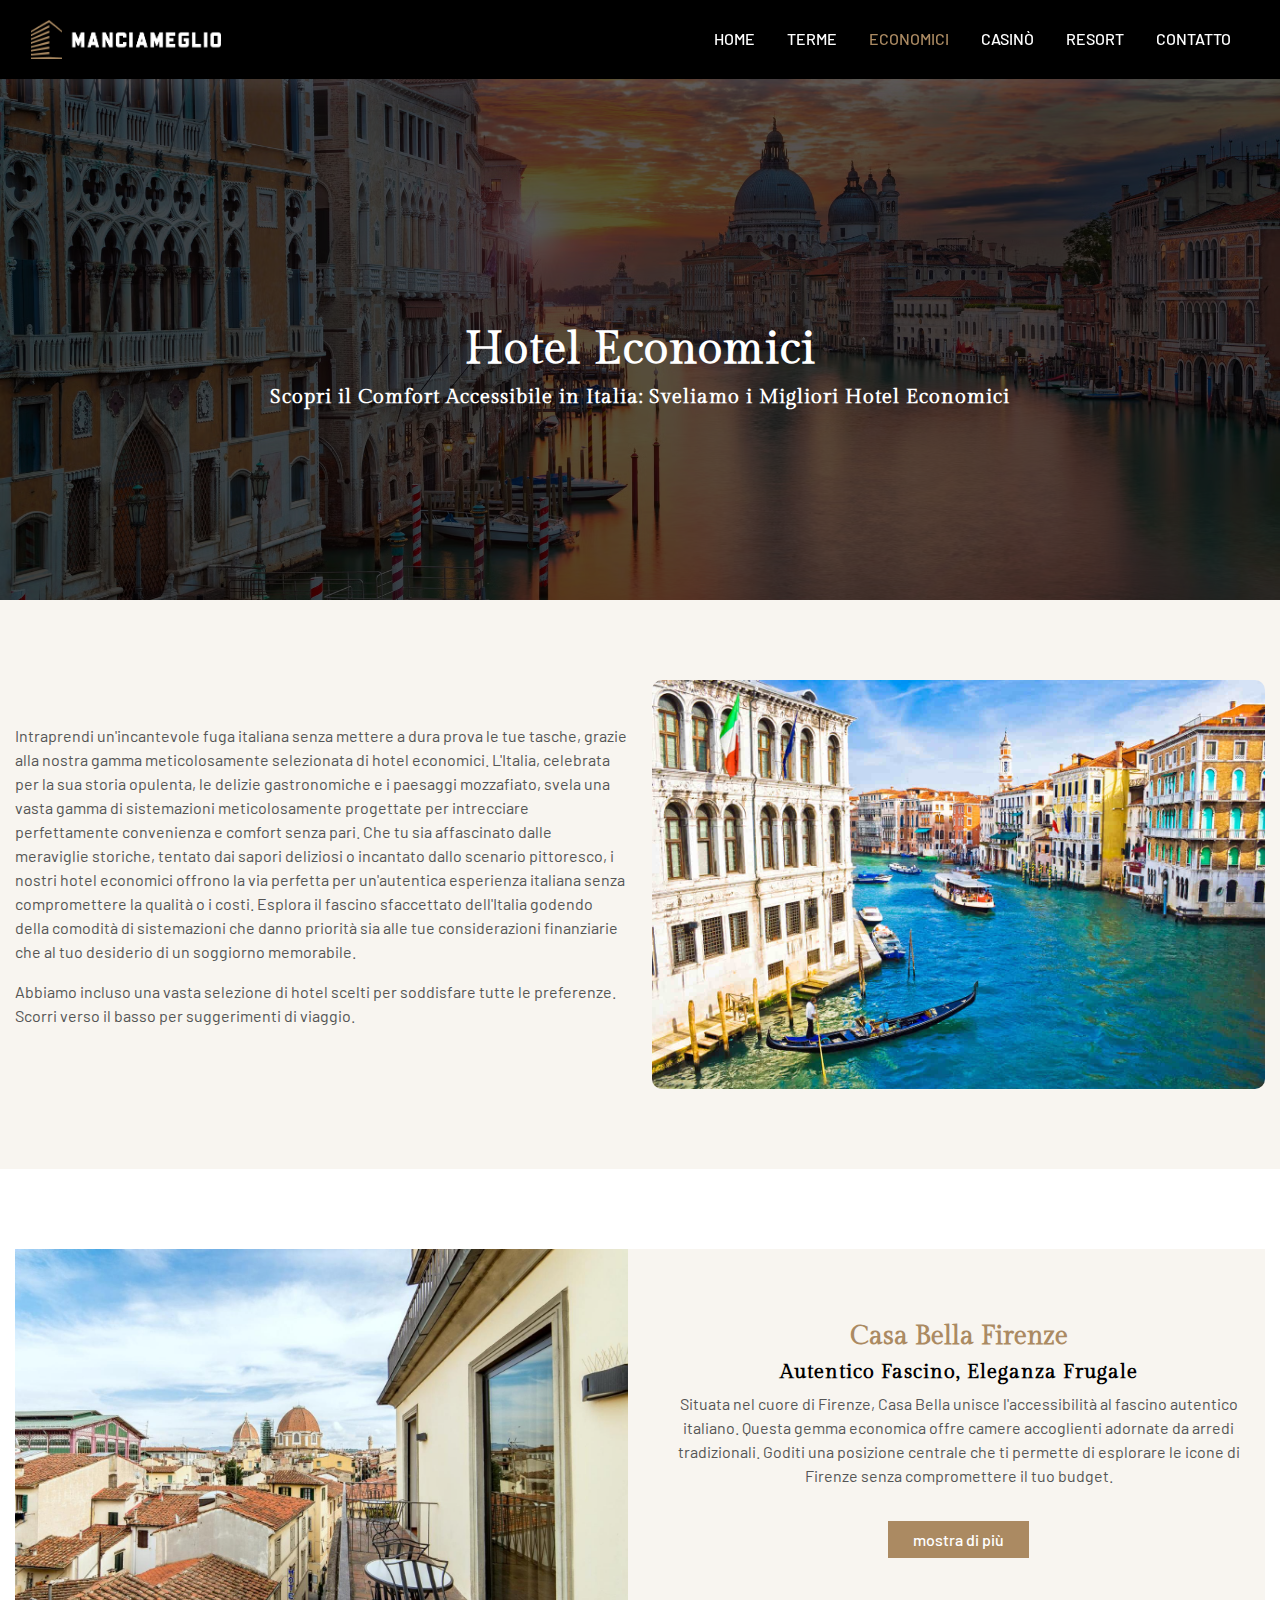
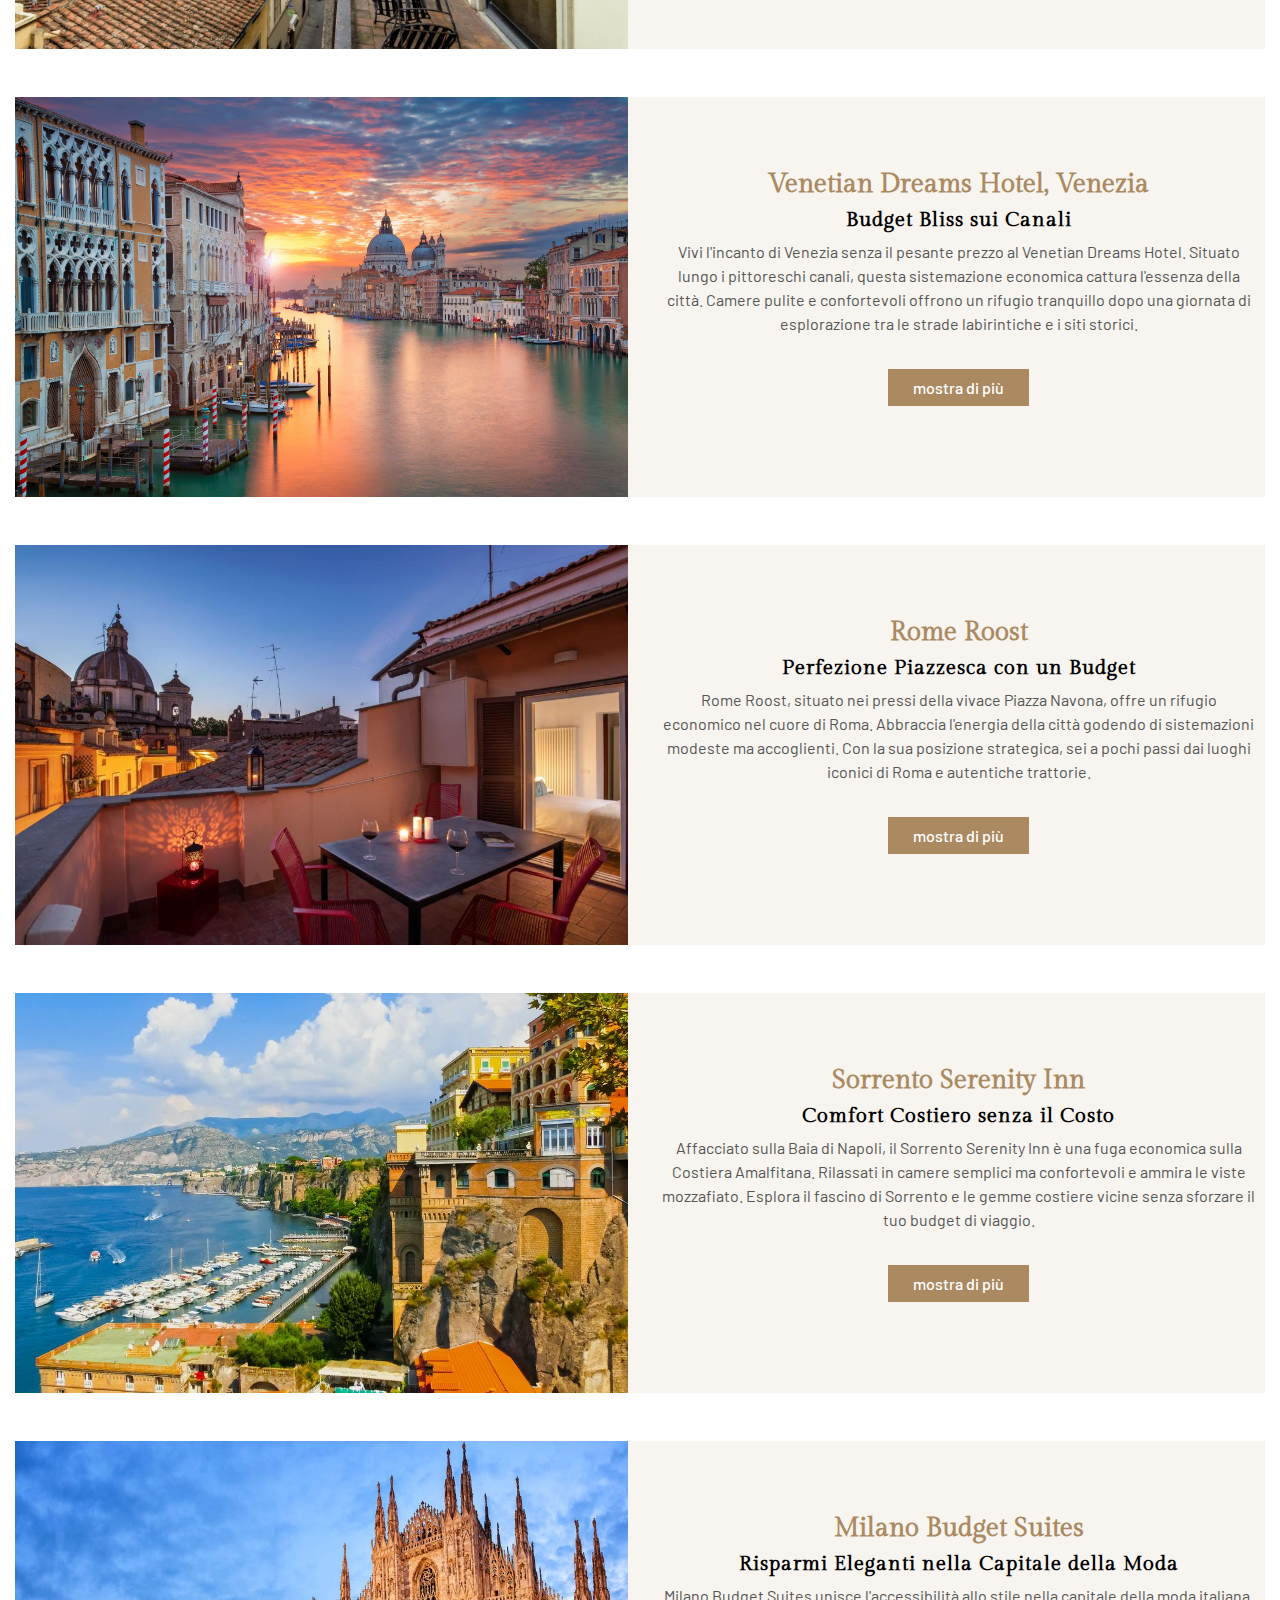
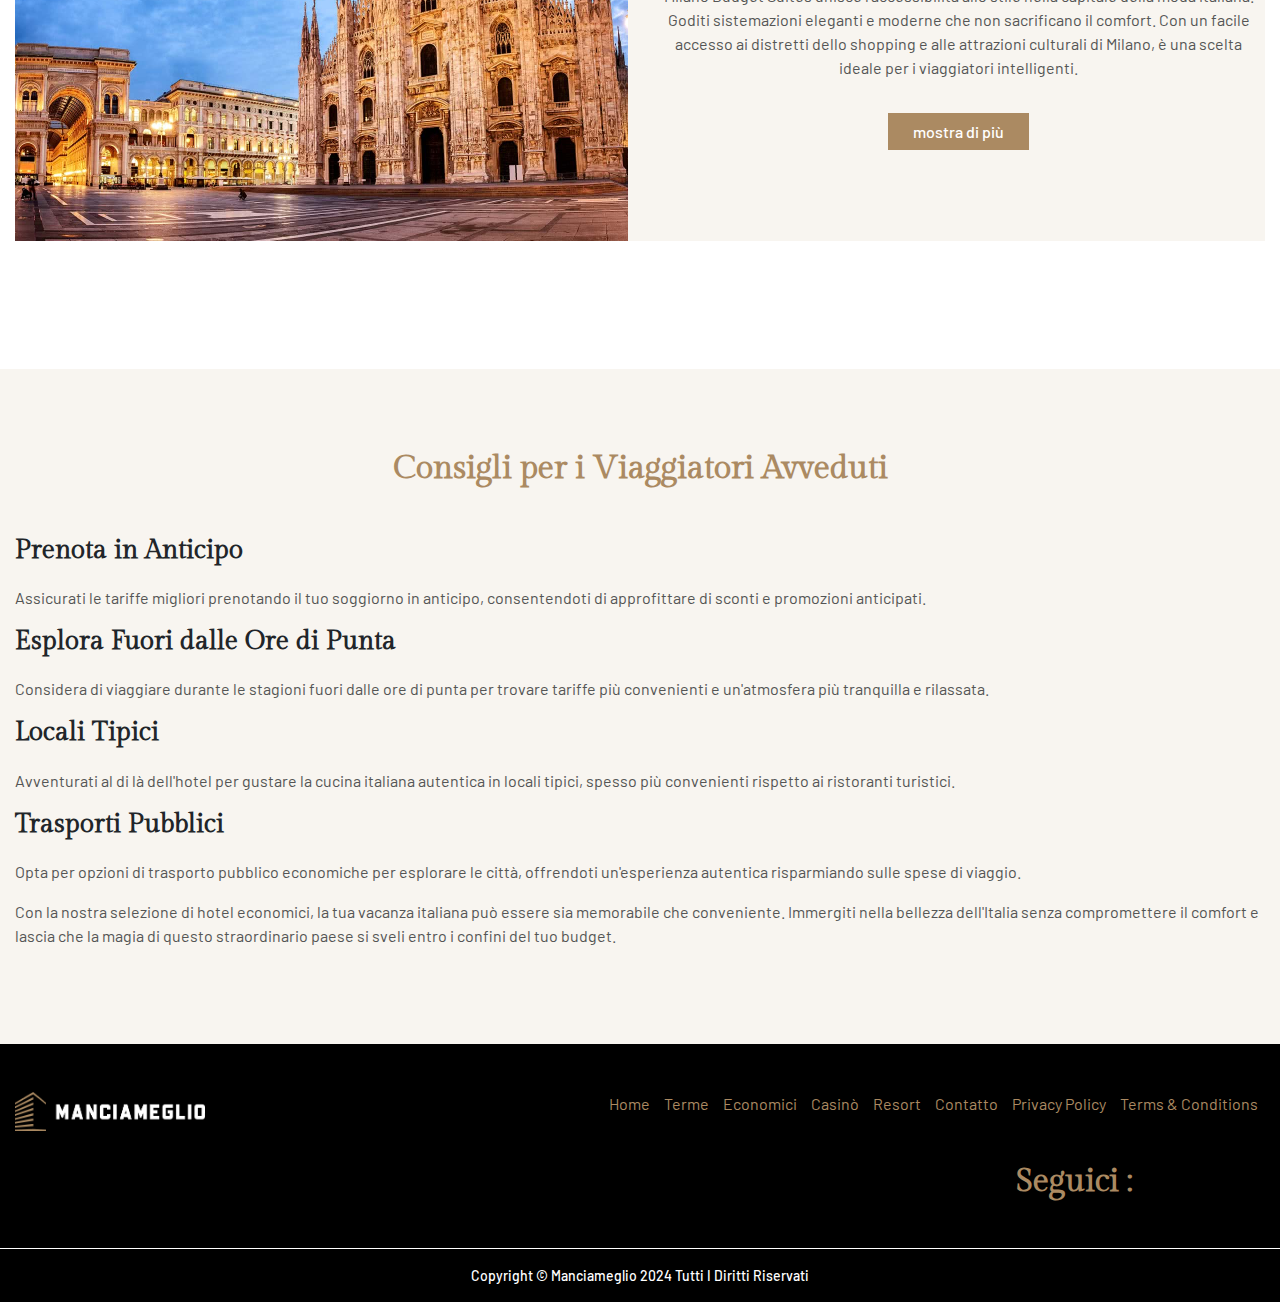
==== budget.html @ 39bc645c "change" ====
<!DOCTYPE html>
<html lang="is">

<head>
    <meta charset="UTF-8">
    <meta name="viewport" content="width=device-width, initial-scale=1.0">
    <title>Economici</title>
    <link rel="icon" href="./assets/images/favicon.ico" type="image/x-icon">
    <link rel="stylesheet" href="./assets/css/bootstrap.css">
    <link rel="stylesheet" href="./assets/css/style.css">
    <link rel="stylesheet" href="./assets/css/responsive.css">
  <!-- font  -->
  <link rel="stylesheet" href="https://site-assets.fontawesome.com/releases/v6.5.0/css/all.css">
  <link rel="preconnect" href="https://fonts.googleapis.com">
  <link rel="preconnect" href="https://fonts.gstatic.com" crossorigin>
  <link
      href="https://fonts.googleapis.com/css2?family=Cardo:wght@700&family=Cormorant+Garamond:wght@400;500;600;700&family=Gilda+Display&family=Lora:wght@400;500&family=Montserrat:wght@300;400;500&family=Palanquin+Dark:wght@500;600;700&family=Playfair+Display:wght@500;600;700&family=Raleway:wght@400;500;600;700&family=Roboto:wght@400;500&family=Source+Sans+3:wght@400;500&family=Source+Serif+4:opsz,wght@8..60,400;8..60,500&display=swap"
      rel="stylesheet">

  <link rel="preconnect" href="https://fonts.googleapis.com">
  <link rel="preconnect" href="https://fonts.gstatic.com" crossorigin>
  <link
      href="https://fonts.googleapis.com/css2?family=Barlow:wght@400;500&family=Cardo:wght@700&family=Cormorant+Garamond:wght@400;500;600;700&family=Gilda+Display&family=Lora:wght@400;500&family=Montserrat:wght@300;400;500&family=Palanquin+Dark:wght@500;600;700&family=Playfair+Display:wght@500;600;700&family=Raleway:wght@400;500;600;700&family=Roboto:wght@400;500&family=Source+Sans+3:wght@400;500&family=Source+Serif+4:opsz,wght@8..60,400;8..60,500&display=swap"
      rel="stylesheet">
</head>

<body>
    <!-- header -->
    <header>
        <nav class="nav container">
            <input type="checkbox" id="nav-check">
            <div class="nav-header">
                <div class="nav-title">
                    <a href="./index.html" class="logo"><img src="./assets/images/logon4.png" alt=""
                        class="img-fluid"></a>
                </div>
            </div>
            <div class="nav-btn">
                <label for="nav-check">
                    <span></span>
                    <span></span>
                    <span></span>
                </label>
            </div>
            <ul class="nav-list">
                <li><a href="./index.html">Home</a></li>
                <li><a href="./spa.html">Terme</a></li>
                <li><a href="./budget.html" class="active">Economici</a></li>
                <li><a href="./casino.html">Casinò</a></li>
                <li><a href="./resort.html">Resort</a></li>
                <li><a href="./contact.html">Contatto</a></li>
            </ul>
        </nav>
    </header>
    <!-- banner -->
    <div id="banner" class="sub_banner home_page_banner">
        <img src="./assets/images/budget2.avif" alt="sub_banner_img">
        <div class="container">
            <div class="sub_banner_content text-center">
                <h1>Hotel Economici</h1>
                 <h5>
                    Scopri il Comfort Accessibile in Italia: Sveliamo i Migliori Hotel Economici
                </h5> 
            </div>
        </div>
    </div>


    <div class="after_banner_section section">
        <div class="container">
            <div class="row align-items-center">
                <div class="col-lg-6">
                    <div class="left_side_ab">
                        <p>Intraprendi un'incantevole fuga italiana senza mettere a dura prova le tue tasche,
                            grazie alla nostra gamma meticolosamente selezionata di hotel economici. L'Italia,
                            celebrata per la sua storia opulenta, le delizie gastronomiche e i paesaggi
                            mozzafiato, svela una vasta gamma di sistemazioni meticolosamente progettate per
                            intrecciare perfettamente convenienza e comfort senza pari. Che tu sia affascinato
                            dalle meraviglie storiche, tentato dai sapori deliziosi o incantato dallo scenario
                            pittoresco, i nostri hotel economici offrono la via perfetta per un'autentica esperienza
                            italiana senza compromettere la qualità o i costi. Esplora il fascino sfaccettato
                            dell'Italia godendo della comodità di sistemazioni che danno priorità sia alle tue
                            considerazioni finanziarie che al tuo desiderio di un soggiorno memorabile.</p>
                            <p>Abbiamo incluso una vasta selezione di hotel scelti per soddisfare tutte le
                                preferenze. Scorri verso il basso per suggerimenti di viaggio.</p>
                    </div>
                </div>
                <div class="col-lg-6">
                    <div class="right_side_ab">
                        <img src="./assets/images/budget_home.jpg" alt="" class="img-fluid">
                    </div>
                </div>
            </div>
        </div>
    </div>


    <!-- luxury_hotels -->

    <div class="luxury_hotels section">
        <div class="container">
            <!-- <div class="row">
                <div class="col text-center mb-5">
                    <h2>Bestu hótelin á Íslandi</h2>
                </div>
            </div> -->
            <div class="luxury_hotels_inner mb-5">
                <div class="row justify-content-center align-items-center">
                    <div class="col-lg-6">
                        <div class="luxhotel_card_further">
                            <a href="https://www.casabellaimmobiliare.it/web/" target="_blank">
                                <img src="./assets/images/budget1.jpg" alt="" class="img-fluid">
                            </a>

                        </div>
                    </div>
                    <div class="col-lg-6">

                        <div class="content_card text-center">
                            <h3 class="mb-2">Casa Bella Firenze</h3>
                            <h5 class="mb-2">  Autentico Fascino, Eleganza Frugale</h5>
                            <p>Situata nel cuore di Firenze, Casa Bella unisce l'accessibilità al fascino
                                autentico italiano. Questa gemma economica offre camere accoglienti
                                adornate da arredi tradizionali. Goditi una posizione centrale che ti permette
                                di esplorare le icone di Firenze senza compromettere il tuo budget.</p>
                            <div class="text-center py-4">
                                <a href="https://www.casabellaimmobiliare.it/web/" class="common_btn" target="_blank">mostra di più</a>
                            </div>
                        </div>
                    </div>
                </div>
            </div>

            <div class="luxury_hotels_inner mb-5">
                <div class="row justify-content-center align-items-center">
                    <div class="col-lg-6">
                        <div class="luxhotel_card_further">
                            <a href="https://www.booking.com/hotel/it/venetian-dream-apartment.en-gb.html?aid=356980&label=gog235jc-1DCAsocUIYdmVuZXRpYW4tZHJlYW0tYXBhcnRtZW50SDNYA2hsiAEBmAEJuAEXyAEM2AED6AEBiAIBqAIDuAKayO6sBsACAdICJDUxZWU4ZTlhLTQxZDgtNDliNi04YzBmLWEyMDI2MGI0OTA3YdgCBOACAQ&sid=8a261efbfaf8c3c6a4c2032cc0954287&dist=0&keep_landing=1&sb_price_type=total&type=total&" target="_blank">
                                <img src="./assets/images/budget2.avif" alt="" class="img-fluid">
                            </a>

                        </div>
                    </div>
                    <div class="col-lg-6">

                        <div class="content_card text-center">
                            <h3 class="mb-2">Venetian Dreams Hotel, Venezia</h3>
                            <h5 class="mb-2">  Budget Bliss sui Canali</h5>
                            <p>Vivi l'incanto di Venezia senza il pesante prezzo al Venetian Dreams Hotel.
                                Situato lungo i pittoreschi canali, questa sistemazione economica cattura
                                l'essenza della città. Camere pulite e confortevoli offrono un rifugio tranquillo
                                dopo una giornata di esplorazione tra le strade labirintiche e i siti storici.</p>
                            <div class="text-center py-4">
                                <a href="https://www.booking.com/hotel/it/venetian-dream-apartment.en-gb.html?aid=356980&label=gog235jc-1DCAsocUIYdmVuZXRpYW4tZHJlYW0tYXBhcnRtZW50SDNYA2hsiAEBmAEJuAEXyAEM2AED6AEBiAIBqAIDuAKayO6sBsACAdICJDUxZWU4ZTlhLTQxZDgtNDliNi04YzBmLWEyMDI2MGI0OTA3YdgCBOACAQ&sid=8a261efbfaf8c3c6a4c2032cc0954287&dist=0&keep_landing=1&sb_price_type=total&type=total&" class="common_btn"
                                    target="_blank">mostra di più</a>
                            </div>
                        </div>
                    </div>
                </div>
            </div>

            <div class="luxury_hotels_inner mb-5">
                <div class="row justify-content-center align-items-center">
                    <div class="col-lg-6">
                        <div class="luxhotel_card_further">
                            <a href="https://www.google.com/travel/search?q=budget%20hotels%20in%20rome&g
                            2lb=2502548%2C2503771%2C2503781%2C4258168%2C4284970%2C42915
                            17%2C4597339%2C4754388%2C4814050%2C4874190%2C4893075%2C492
                            4070%2C4965990%2C10208620%2C72277293%2C72298667%2C72302247%
                            2C72313836%2C72317059%2C72406588%2C72412680%2C72414906%2C72
                            421566%2C72430562%2C72436632%2C72440517%2C72442338%2C724485
                            21%2C72458707&hl=en-IE&gl=ie&ssta=1&ts=CAESCAoCCAMKAggDGhwSGhI
                            UCgcI6A8QARgVEgcI6A8QARgWGAEyAhAAKgcKBToDRVVS&qs=CAEyE0Nnb
                            0ktTEtVXzZtN21aWVJFQUU4CkIJCU-MbFZdnbr1QgkJf1nsQpOjY0tCCQkcHF
                            U28LgPOEIJCXgZ5Z_aZSwR&ap=aAG6AQhvdmVydmlldw&ictx=1&sa=X&ved=
                            0CAAQ5JsGahcKEwjYyaDQ1sODAxUAAAAAHQAAAAAQDQ" target="_blank">
                                <img src="./assets/images/budget3.jpg" alt="" class="img-fluid">
                            </a>

                        </div>
                    </div>
                    <div class="col-lg-6">

                        <div class="content_card text-center">
                            <h3 class="mb-2">Rome Roost</h3>
                            <h5 class="mb-2"> Perfezione Piazzesca con un Budget</h5>
                            <p>Rome Roost, situato nei pressi della vivace Piazza Navona, offre un rifugio
                                economico nel cuore di Roma. Abbraccia l'energia della città godendo di
                                sistemazioni modeste ma accoglienti. Con la sua posizione strategica, sei a
                                pochi passi dai luoghi iconici di Roma e autentiche trattorie.</p>
                            <div class="text-center py-4">
                                <a href="https://www.google.com/travel/search?q=budget%20hotels%20in%20rome&g
                                2lb=2502548%2C2503771%2C2503781%2C4258168%2C4284970%2C42915
                                17%2C4597339%2C4754388%2C4814050%2C4874190%2C4893075%2C492
                                4070%2C4965990%2C10208620%2C72277293%2C72298667%2C72302247%
                                2C72313836%2C72317059%2C72406588%2C72412680%2C72414906%2C72
                                421566%2C72430562%2C72436632%2C72440517%2C72442338%2C724485
                                21%2C72458707&hl=en-IE&gl=ie&ssta=1&ts=CAESCAoCCAMKAggDGhwSGhI
                                UCgcI6A8QARgVEgcI6A8QARgWGAEyAhAAKgcKBToDRVVS&qs=CAEyE0Nnb
                                0ktTEtVXzZtN21aWVJFQUU4CkIJCU-MbFZdnbr1QgkJf1nsQpOjY0tCCQkcHF
                                U28LgPOEIJCXgZ5Z_aZSwR&ap=aAG6AQhvdmVydmlldw&ictx=1&sa=X&ved=
                                0CAAQ5JsGahcKEwjYyaDQ1sODAxUAAAAAHQAAAAAQDQ" class="common_btn" target="_blank">mostra di più</a>
                            </div>
                        </div>
                    </div>
                </div>
            </div>

            <div class="luxury_hotels_inner mb-5">
                <div class="row justify-content-center align-items-center">
                    <div class="col-lg-6">
                        <div class="luxhotel_card_further">
                            <a href="https://fivestar.ie/self-catering/beachfront-oasis/"
                                target="_blank">
                                <img src="./assets/images/budget4.jpg" alt="" class="img-fluid">
                            </a>

                        </div>
                    </div>
                    <div class="col-lg-6">

                        <div class="content_card text-center">
                            <h3 class="mb-2">Sorrento Serenity Inn</h3>
                            <h5 class="mb-2"> Comfort Costiero senza il Costo</h5>
                            <p>Affacciato sulla Baia di Napoli, il Sorrento Serenity Inn è una fuga economica
                                sulla Costiera Amalfitana. Rilassati in camere semplici ma confortevoli e
                                
                                ammira le viste mozzafiato. Esplora il fascino di Sorrento e le gemme costiere
                                vicine senza sforzare il tuo budget di viaggio.</p>
                            <div class="text-center py-4">
                                <a href="https://fivestar.ie/self-catering/beachfront-oasis/"
                                    class="common_btn" target="_blank">mostra di più</a>
                            </div>
                        </div>
                    </div>
                </div>
            </div>

            <div class="luxury_hotels_inner mb-5">
                <div class="row justify-content-center align-items-center">
                    <div class="col-lg-6">
                        <div class="luxhotel_card_further">
                            <a href="https://www.googleadservices.com/pagead/aclk?sa=L&ai=C9Ik27ZyWZarRFoC3wu
                            IPgJyI4A-JicbRccH20PrmD8GO7AYIABABILlUKAJg9Yrsg4wPoAHw0ZryA8gBAakC
                            AOykQQJhsj7IA9ggqgRjT9Dl684GaWt1iUujCrzVAXnewY3hpnjvPJ5h9sVnRzRy4Dd
                            Vz1wUe_R3QTfoYKUWHHVmRPOEjuR4gn1SBaN23m6iYkUvPfvEwxDa_aPt_tp-VUFi
                            ZBYZ0rJDN2_KNnSX691DwATFmaGv7wOABZBOiAWbyYPgPaAGZoAH243LngOIB
                            wGQBwGoB-u4sQKoB6a-G6gHvK2xAqgHuauxAqgH6LWxAqgHuZqxAqgH89EbqAfu
                            0huoB_-csQKoB8rcG6gHkq-xAqgHu6SxAqgHkqaxAqgH2KaxAqgH3rWxAqgH26qx
                            AqgH0KqxAqgH3LCxAqgH6rGxAqgHqrixAqgHlLixAqgH7LixAqgHvrexAqgHs7uxAq
                            AIgMI9sAgB0gglEAIyBIPggA46CMLhgICAgAQCQgEESNHs8ypQCVjq-5Pg1sODA5o
                            JKWh0dHBzOi8vd3d3Lm5oLWhvdGVscy5jb20vZW4vaG90ZWxzL21pbGFusQms-EJ
                            y3bOFXrkJHyoWIwPxGx_4CQHgCwGqDAIIAdoMCAoDILQBEgEC6AwGqg0CSUXIDQ
                            GCFBAIARIMaG90ZWwgbWlsYW5viBQIyBSDxd_EkaD57CLQFQGYFgH4FgGAFwGSF
                            wkSBwgBEAMYnwO6FwI4AeAXAw&gclid=Cj0KCQiAy9msBhD0ARIsANbk0A8Ufy0B
                            X92YIA4BJ6pBzbhEJY1q7RllL-OZQjVZEhOtRNo4Y1ER_zkaAkOEEALw_wcB&ved=2
                            ahUKEwjHlIzg1sODAxXNSUEAHYEIAygQ0Qx6BAgJEAE&nis=2&cid=CAASFORok8j7
                            iKult0Ojk52tarXIUQYC&dblrd=1&sival=AF15MEDy3CnToXlgBCtoPjwLPm26KuUhW
                            NYGvwFE0wzNQwRJGA-zKL2Yqqcyh3RozkOvDG1KB9RYY-_nfsEK5YVpZEqcEoMFl
                            KZBRxGmSFo_pKa1H7QTZbyitcdppzNvD9346nYsYeBzKeemdR1RxV6pXANOU3YL
                            7aWua3VJKP6ni1ogkeExCtM&sig=AOD64_2PtkwZMKWag9QtsoIxPv-Ovzpv5Q&ad
                            url=https://ad.doubleclick.net/searchads/link/click%3Flid%3D43700077168390085
                            %26ds_s_kwgid%3D58700007730849395%26ds_a_cid%3D875294590%26ds_a_cai
                            d%3D16575947931%26ds_a_agid%3D132974660805%26ds_a_fiid%3D%26ds_a_lid
                            %3Dkwd-14354241%26ds_a_extid%3D%26%26ds_e_adid%3D588949319893%26ds
                            _e_matchtype%3Dsearch%26ds_e_device%3Dc%26ds_e_network%3Dg%26%26ds_u
                            rl_v%3D2%26ds_dest_url%3Dhttps://www.nh-hotels.com/en/hotels/milan%3Fcampi
                            d%3D8435708%26gclsrc%3Daw.ds%26gad_source%3D1" target="_blank">
                                <img src="./assets/images/budget5.jpg" alt="" class="img-fluid">
                            </a>

                        </div>
                    </div>
                    <div class="col-lg-6">

                        <div class="content_card text-center">
                            <h3 class="mb-2">Milano Budget Suites</h3>
                            <h5 class="mb-2">  Risparmi Eleganti nella Capitale della Moda</h5>
                            <p>Milano Budget Suites unisce l'accessibilità allo stile nella capitale della moda
                                italiana. Goditi sistemazioni eleganti e moderne che non sacrificano il
                                comfort. Con un facile accesso ai distretti dello shopping e alle attrazioni
                                culturali di Milano, è una scelta ideale per i viaggiatori intelligenti.
                            </p>
                            <div class="text-center py-4">
                                <a href="https://www.googleadservices.com/pagead/aclk?sa=L&ai=C9Ik27ZyWZarRFoC3wu
                                IPgJyI4A-JicbRccH20PrmD8GO7AYIABABILlUKAJg9Yrsg4wPoAHw0ZryA8gBAakC
                                AOykQQJhsj7IA9ggqgRjT9Dl684GaWt1iUujCrzVAXnewY3hpnjvPJ5h9sVnRzRy4Dd
                                Vz1wUe_R3QTfoYKUWHHVmRPOEjuR4gn1SBaN23m6iYkUvPfvEwxDa_aPt_tp-VUFi
                                ZBYZ0rJDN2_KNnSX691DwATFmaGv7wOABZBOiAWbyYPgPaAGZoAH243LngOIB
                                wGQBwGoB-u4sQKoB6a-G6gHvK2xAqgHuauxAqgH6LWxAqgHuZqxAqgH89EbqAfu
                                0huoB_-csQKoB8rcG6gHkq-xAqgHu6SxAqgHkqaxAqgH2KaxAqgH3rWxAqgH26qx
                                AqgH0KqxAqgH3LCxAqgH6rGxAqgHqrixAqgHlLixAqgH7LixAqgHvrexAqgHs7uxAq
                                AIgMI9sAgB0gglEAIyBIPggA46CMLhgICAgAQCQgEESNHs8ypQCVjq-5Pg1sODA5o
                                JKWh0dHBzOi8vd3d3Lm5oLWhvdGVscy5jb20vZW4vaG90ZWxzL21pbGFusQms-EJ
                                y3bOFXrkJHyoWIwPxGx_4CQHgCwGqDAIIAdoMCAoDILQBEgEC6AwGqg0CSUXIDQ
                                GCFBAIARIMaG90ZWwgbWlsYW5viBQIyBSDxd_EkaD57CLQFQGYFgH4FgGAFwGSF
                                wkSBwgBEAMYnwO6FwI4AeAXAw&gclid=Cj0KCQiAy9msBhD0ARIsANbk0A8Ufy0B
                                X92YIA4BJ6pBzbhEJY1q7RllL-OZQjVZEhOtRNo4Y1ER_zkaAkOEEALw_wcB&ved=2
                                ahUKEwjHlIzg1sODAxXNSUEAHYEIAygQ0Qx6BAgJEAE&nis=2&cid=CAASFORok8j7
                                iKult0Ojk52tarXIUQYC&dblrd=1&sival=AF15MEDy3CnToXlgBCtoPjwLPm26KuUhW
                                NYGvwFE0wzNQwRJGA-zKL2Yqqcyh3RozkOvDG1KB9RYY-_nfsEK5YVpZEqcEoMFl
                                KZBRxGmSFo_pKa1H7QTZbyitcdppzNvD9346nYsYeBzKeemdR1RxV6pXANOU3YL
                                7aWua3VJKP6ni1ogkeExCtM&sig=AOD64_2PtkwZMKWag9QtsoIxPv-Ovzpv5Q&ad
                                url=https://ad.doubleclick.net/searchads/link/click%3Flid%3D43700077168390085
                                %26ds_s_kwgid%3D58700007730849395%26ds_a_cid%3D875294590%26ds_a_cai
                                d%3D16575947931%26ds_a_agid%3D132974660805%26ds_a_fiid%3D%26ds_a_lid
                                %3Dkwd-14354241%26ds_a_extid%3D%26%26ds_e_adid%3D588949319893%26ds
                                _e_matchtype%3Dsearch%26ds_e_device%3Dc%26ds_e_network%3Dg%26%26ds_u
                                rl_v%3D2%26ds_dest_url%3Dhttps://www.nh-hotels.com/en/hotels/milan%3Fcampi
                                d%3D8435708%26gclsrc%3Daw.ds%26gad_source%3D1" class="common_btn" target="_blank">mostra di più</a>
                            </div>
                        </div>
                    </div>
                </div>
            </div>

        </div>
    </div>



    <!-- bottom_text_section -->
    <div class="bottom_text_section section">
        <div class="container">
            <div class="row">
                <div class="col">
                    <h2 class="text-center mb-5">Consigli per i Viaggiatori Avveduti</h2>
                    <div class="bottom_text_tips mb-3">
                        <h3>Prenota in Anticipo</h3>
                        <p>Assicurati le tariffe migliori prenotando il tuo soggiorno in
                            anticipo, consentendoti di approfittare di sconti e promozioni anticipati.</p>
                    </div>     
                    <div class="bottom_text_tips mb-3">
                        <h3>Esplora Fuori dalle Ore di Punta</h3>
                        <p>Considera di viaggiare durante le stagioni fuori dalle
                            ore di punta per trovare tariffe più convenienti e un'atmosfera più tranquilla e
                            rilassata.</p>
                    </div>  
                    <div class="bottom_text_tips mb-3">
                        <h3>Locali Tipici</h3>
                        <p>Avventurati al di là dell'hotel per gustare la cucina italiana autentica in
                            locali tipici, spesso più convenienti rispetto ai ristoranti turistici.</p>
                    </div>  
                    <div class="bottom_text_tips mb-3">
                        <h3>Trasporti Pubblici</h3>
                        <p>Opta per opzioni di trasporto pubblico economiche per esplorare
                            le città, offrendoti un'esperienza autentica risparmiando sulle spese di viaggio.</p>

                            <p>Con la nostra selezione di hotel economici, la tua vacanza italiana può essere sia
                                memorabile che conveniente. Immergiti nella bellezza dell'Italia senza
                                compromettere il comfort e lascia che la magia di questo straordinario paese si sveli
                                entro i confini del tuo budget.</p>
                    </div>         
                </div>
            </div>
        </div>
    </div>

    <footer class="py-5">
        <div class="container">
            <div class="top_footer">
                <div class="row align-items-center">
                    <div class="col-12 col-xl-3">
                        <div class="footer_left">
                            <a href="./index.html" class="logo"><img src="./assets/images/logon4.png" alt=""
                                class="img-fluid"></a>
                        </div>
                    </div>
                    <div class="col-12 col-xl-9">
                        <div class="footer_left footer_right_ul">
                            <ul>
                                <li><a href="./index.html">Home</a></li>
                                <li><a href="./spa.html">Terme</a></li>
                                <li><a href="./budget.html">Economici</a></li>
                                <li><a href="./casino.html">Casinò</a></li>
                                <li><a href="./resort.html">Resort</a></li>
                                <li><a href="./contact.html">Contatto</a></li>
                                <li><a href="./privacy_policy.html">Privacy policy</a></li>
                                <li><a href="./terms_and_conditions.html">Terms & conditions</a></li>
                            </ul>
                        </div>
                    </div>
                </div>
            </div>
            <div class="row">
                <div class="col">
                    <div class="footer_right">
                        <h2 class="mb-0">Seguici : </h2>
                        <ul>
                            <li><a href=""><i class="fa-brands fa-instagram"></i></a></li>
                            <li><a href=""><i class="fa-brands fa-facebook-f"></i></a></li>
                            <li><a href=""><i class="fa-brands fa-youtube"></i></a></li>
                            <li><a href=""><i class="fa-brands fa-twitter"></i></a></li>
                        </ul>
                    </div>
                </div>
            </div>
        </div>
    </footer>
    <div class="lower_footer">
        <div class="container">
            <div class="row">
                <div class="col text-center">
                    <p class="py-3 mb-0">Copyright © Manciameglio 2024 Tutti i diritti riservati</p>
                </div>
            </div>
        </div>
    </div>

    <script src="https://code.jquery.com/jquery-3.7.1.min.js"
        integrity="sha256-/JqT3SQfawRcv/BIHPThkBvs0OEvtFFmqPF/lYI/Cxo=" crossorigin="anonymous"></script>
    <script src="./assets/js/bootstrap.bundle.js"></script>

</body>

</html>
---- assets/css/style.css ----
html,
body,
#banner {
	margin: 0;
	transition: all 0.5s;
}

:root {
	--main-color: #ab8a62;
	--bg-light: #f8f5f0;
	--font-color: #222222;
}

html,
body {
	overflow-x: hidden !important;
	width: 100% !important;
	font-family: 'Barlow', sans-serif;
}

h1,
h2,
h3,
h4,
h5 {
	font-weight: 600;
	font-family: 'Gilda Display', serif;
}

h1 {
	font-size: 45px;
}

h2 {
	font-size: 32px;
	font-weight: 600;
	color: var(--main-color);
}

h3 {
	font-size: 26px;
	font-weight: 800;
}

p {
	color: #555555;
}

.page_home_banner  img
{
	height: 700px!important;
}

.section {
	padding: 80px 0;
}

a.common_btn {
	text-decoration: none;
	padding: 8px 24px;
	color: #fff;
	font-weight: 500;
	background: var(--main-color);
	border: 1px solid transparent;
	transition: all 0.5s;
}

a.common_btn:hover {
    border: 1px solid var(--main-color);
    color: var(--main-color);
    background: transparent;
}

.container {
	width: 100%;
	max-width: 1440px !important;
	padding: 0 15px;
	margin: 0 auto;
}

/* /header/ */


.nav {
	width: 100%;
	display: flex;
	align-items: center;
	text-transform: uppercase;
}

.nav>.nav-header {
	flex: 0.95;
	padding-left: 1rem;
}

.nav>.nav-header>.nav-title {
	font-size: 22px;
}

.nav>.nav-list {
	display: flex;
	gap: 2rem;
	margin-bottom: 0;
}

.nav>.nav-list>li {
	list-style-type: none;
}

.nav>.nav-list>li a {
	text-decoration: none;
	cursor: pointer;
	font-weight: 500;
    color: #fff;
	transition: all 0.5s;
}

.active {
	color: var(--main-color) !important;
}

.nav>.nav-list>li a:hover {
	color: var(--main-color)
}

.nav>#nav-check {
	display: none;
}

header {
	box-shadow: rgba(149, 157, 165, 0.2) 0px 8px 24px;
	position: fixed;
	width: 100%;
	z-index: 999;
	padding: 20px 0px;
	background-color: #000;
	/* border-bottom: 1px solid #fff; */
}

.nav-title a {
	text-decoration: none;
	color: var(--main-color);
}

.nav-title a img {
	max-width: 120px;
}

#banner {
	display: flex;
	flex-direction: column;
	justify-content: center;
	align-items: center;
	text-align: center;
	color: var(--font-color);
}

.sub_banner img {
	width: 100%;
	height: 600px;
	object-fit: cover;
}

.sub_banner {
	position: relative;
}

.sub_banner_content {
	position: absolute;
	top: 50%;
	left: 50%;
	transform: translate(-50%, -50%);
	text-align: center;
	color: var(--font-color);
	margin-top: 70px;
	width: 100%;
}

.sub_banner::before {
	position: absolute;
	content: '';
	background: #000000a8;
	width: 100%;
	height: 100%;
	z-index: 0;
}


a.logo img {
	max-width: 190px;
}

h3 {
	font-size: 26px;
	font-weight: bold;
	margin-bottom: 20px;
	transition: all 0.5s;
}

.nav-title a svg {
	width: 250px;
}

.why_choose_card {
	text-align: center;
	border: 1px solid;
}

.luxhotel_card {
	margin-bottom: 30px;
	transition: all 0.5s;
	text-align: center;
	box-shadow: rgba(100, 100, 111, 0.2) 0px 7px 29px 0px;
	position: relative;
}

.luxhotel_card:hover img {
	filter: grayscale();
}


/****cookies*****/
.cookie-alert {
	align-items: baseline;
	background: #fff;
	color: var(--main-color);
	left: auto;
	position: fixed;
	width: 100%;
	z-index: 999;
	bottom: 0px;
	display: none;
}

.cookie-alert.show {
	display: block;
	transform: translateY(0%);
	transition-delay: 1000ms;
}

.cookie-alert .card-body {
	display: flex;
	align-items: center;
	flex-wrap: wrap;
	padding: 2rem 3rem;
}

.cookie-content {
	width: 85%;
	padding-right: 10px;
}

.accept-btn {
	width: 15%;
}

.accept-cookies {
	display: block;
	text-align: center;
}

.cookie-content p {
	margin: 0;
	padding-right: 10px;
}

.footer_left ul {
	display: flex;
	padding: 0;
	list-style: none;
	justify-content: end;
}

.footer_left ul li {
	margin: 0px 7px;
}

.footer_left ul li a {
	color: var(--main-color);
	text-decoration: none;
	text-transform: capitalize;
	font-size: 16px;
}

.footer_right ul {
	display: flex;
    padding-top: 10px;
    list-style: none;
    margin-bottom: 0;
}

.footer_right ul li {
	margin-right: 25px;
}

.footer_right ul li a {
	font-size: 20px;
	color: var(--main-color);
}

footer {
	background-color: #000;
}

.footer_right h2 {
	color: var(--main-color);
}

.footer_left .logo {
	text-decoration: none;
	font-size: 20px;
	color: var(--main-color);
}

footer .footer_left ul li a {
	transition: all 0.5s;
}

footer .footer_left ul li a:hover {
	color: #fff;
}

footer .footer_rightul li a {
	transition: all 0.5s;
}

footer .footer_right ul li a:hover {
	color: #fff;
}

.lower_footer {
	background: #000;
	border-top: 1px solid #fff;
}

.lower_footer p {
	color: #fff;
	text-transform: capitalize;
	font-weight: 500;
	font-size: 14px;
}

.footer_right {
	margin-top: 30px;
	display: flex;
	justify-content: end;
	align-items: center;
}

.why_choose_card img {
	max-width: 70px;
}

.why_choose_card h3 {
	margin-top: 22px;
	margin-bottom: 22px;
}

.why_choose_card p {
	color: #fff;
}

.why_choose_card {
    color: #000;
    text-align: center;
    height: 100%;
    padding: 25px 15px;
    border: 1px solid rgb(255 255 255 / 75%);
    border-radius: 5px;
    box-shadow: rgba(100, 100, 111, 0.2) 0px 7px 29px 0px;
    background: #fff;
}

.why_choose_card:hover h3 {
	color: var(--main-color);
}

.why_choose {
	background-position: center;
	background-image: url(../images/iceland_bg3.jpg);
	background-repeat: no-repeat;
	background-size: cover;
	position: relative;
	z-index: 1;
}

.why_choose::before {
    top: 0;
    position: absolute;
    content: '';
    height: 100%;
    width: 100%;
    background-color:var(--bg-light);
    z-index: -1;
    border-top: 1px solid #ab8a62;
}
.luxhotel_card img {
	width: 100%;
	min-height: 490px;
	object-fit: cover;
	transition: all 0.5s;
}

.bottom_text_section {
	background-color: var(--bg-light);
}


.luxhotel_card_further img {
    height: 400px;
    object-fit: cover;
    width: 100%;
}

.content_card {
	padding: 20px 10px;
}

.before_banner_section {
	background-color: var(--bg-light);
}

.why_choose_resort p {
	color: #000;
}

.why_choose_resort h3 {
	color: #000;
}

.why_choose_resort img {
	filter: unset;
}

.content_card ul {
	text-align: start;
	display: flex;
    justify-content: space-between;
}

input.form-control.sub_btn {
    width: 200px;
    padding: 10px;
    background-color: var(--main-color);
    color: #fff;
    border: 1px solid transparent;
    transition: all 0.5s;
    font-weight: 500;
}

input.form-control.sub_btn:hover {
	font-weight: 500;
	background-color: #fff;
	color: #000;
	border: 1px solid var(--main-color);
}

.form-control {
	padding: 10px;
	border: 1px solid #00000024;
	border-radius: unset;
}



.footer_left a img {
    max-width: 190px;
}

.after_banner_section.section {
    background: #f8f5f0;
}
.luxury_hotels_inner img{
transition: all 0.5s;
}
.luxury_hotels_inner img:hover{
	filter: grayscale(1);
	}

	.right_side_first {
		background:#f8f5f0;
		padding: 40px;
		border-radius: 5px;
	}
	.contact_us.section {
		border-top: 1px solid #21bddd61;
	}
	.sub_banner_content h1, h5 {
		letter-spacing: 1px;
		color: #ffff;
	}
	.right_side_ab img {
		border-radius: 10px;
	}
	.index_luxury_hotel  .luxury_hotels_inner {
		background: #f8f5f0;
	}

	.index_page_button {
		position: absolute;
		bottom: 0;
		margin: 0 auto;
		left: 0;
		right: 0;
		background: #0000008a;
	}

	.luxury_hotels_inner {
		background:var(--bg-light);
	}
	.luxury_hotels_inner h3 {
		color: var(--main-color);
	}
	.luxury_hotels_inner h5 {
		color: #000;
	}

	.why_choose_card p {
		color: #000;
	}

	.about_us.section {
		background: #f8f5f0;
	}
	.about_us.section  a {
		background: #aa8a63;
		color: #fff;
	}
	.about_us.section h5 {
		color: #000;
	}
---- assets/css/responsive.css ----
@media screen and (max-width:1199px) {
	.top_footer {
		text-align: center;
	}

	.footer_right {
		margin-top: 0px;
		display: flex;
		justify-content: center;
	}

	.footer_right_ul ul {
		margin-top: 20px;
		justify-content: center;
	}
}


@media screen and (max-width:1024px) {
	.cookie-content {
		width: 100%;
		padding-right: 10px;
		text-align: center;
	}

	.accept-btn {
		width: 100%;
		margin-top: 20px;
		text-align: center;
	}

	.cookie-content p {
		font-size: 14px;
	}

	.cookie-alert .card-body {
		padding: 20px 10px;
	}

	.accept-btn a {
		max-width: 150px;
		width: 100%;
		margin: auto !important;
	}
}

@media (max-width: 991px) {
	.nav {
		padding: 1rem;
	}

	.nav>.nav-btn {
		display: inline-block;
		position: absolute;
		right: 15px;
		top: 25px;
		padding-top: 0.2rem;
		z-index: 2;
	}

	.nav>.nav-btn>label {
		display: inline-block;
		width: 50px;
		height: 50px;
		padding: 13px;
		filter: invert(1);
	}

	.nav>.nav-btn>label>span {
		display: block;
		width: 25px;
		height: 10px;
		border-top: 2px solid #21bddd;
		filter: invert(1);
	}

	.nav>.nav-list {
		position: absolute;
		display: flex;
		flex-direction: column;
		gap: 1rem;
		width: 100%;
		background-color: #fff;
		height: 0;
		transition: all 0.3s ease-in;
		top: 0px;
		left: 0;
		overflow: hidden;
		padding-left: 20px;
	}

	.nav>.nav-list>li {
		width: 100%;
		margin-top: 1.5rem;
	}

	.nav>#nav-check:checked~.nav-list {
		height: 500px;
	}

	.nav>.nav-header {
		padding-left: 0;
	}

	.nav>.nav-list>li a {
		color: var(--bg-dark);
	}

	header {
		padding: 0px 0px;
	}


	.top_footer {
		text-align: center;
	}

	.footer_left ul {
		display: block;
	}

	.footer_left ul li {
		margin-bottom: 20px;
		margin-right: 0;
	}

}

@media (max-width: 767px) {

	a.logo img {
		max-width: 110px;
	}
	.footer_left a img {
		max-width: 130px;
	}

	.nav-title a svg {
		width: 190px;
	}

	h1 {
		font-size: 35px;
	}

	h2 {
		font-size: 26px;
	}

	h3 {
		font-size: 22px;
	}
	.sub_banner_content {
		padding: 0px 16px;
	}
	.content_card ul {
		display: block;;
	}

}

@media (max-width: 575px) {

	.footer_right {
		display: block;
		text-align: center;
	}

	.footer_right ul {
		margin-bottom: 0;
		justify-content: center;
		margin-top: 20px;
	}

}
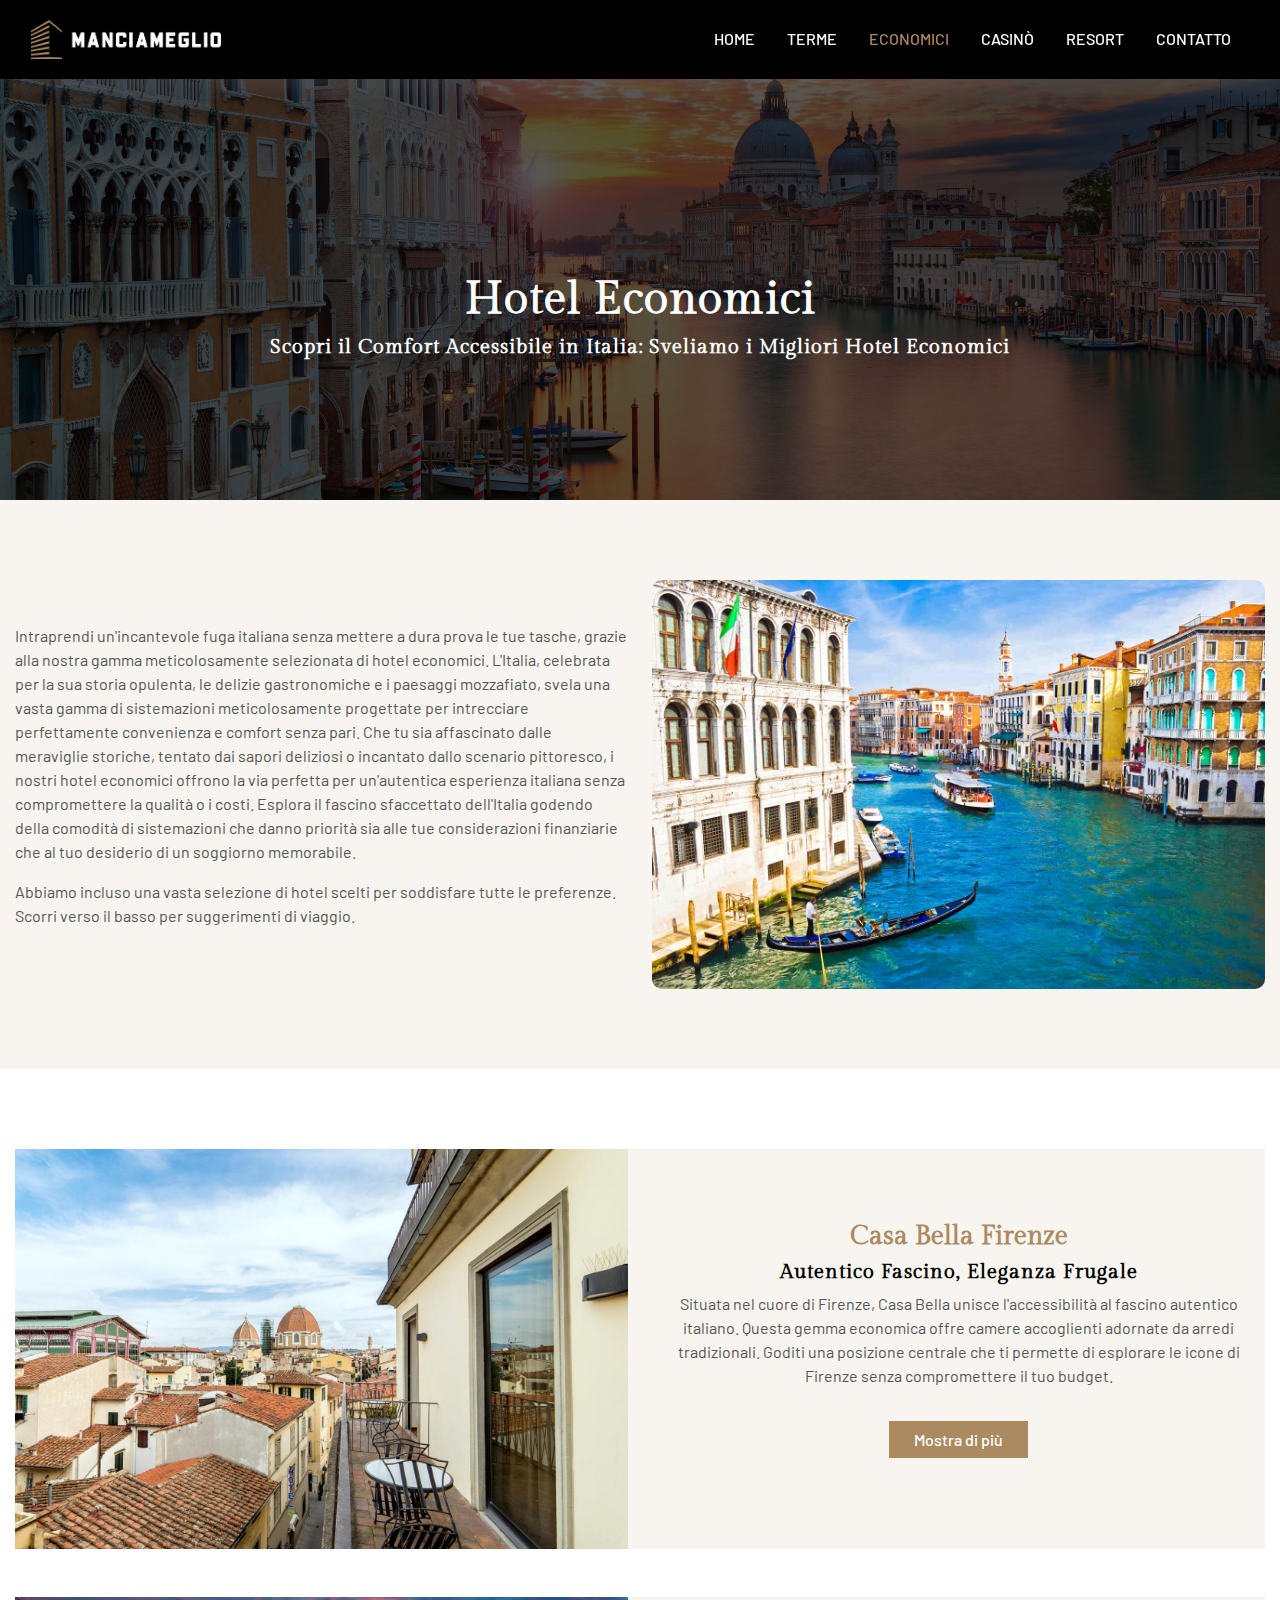
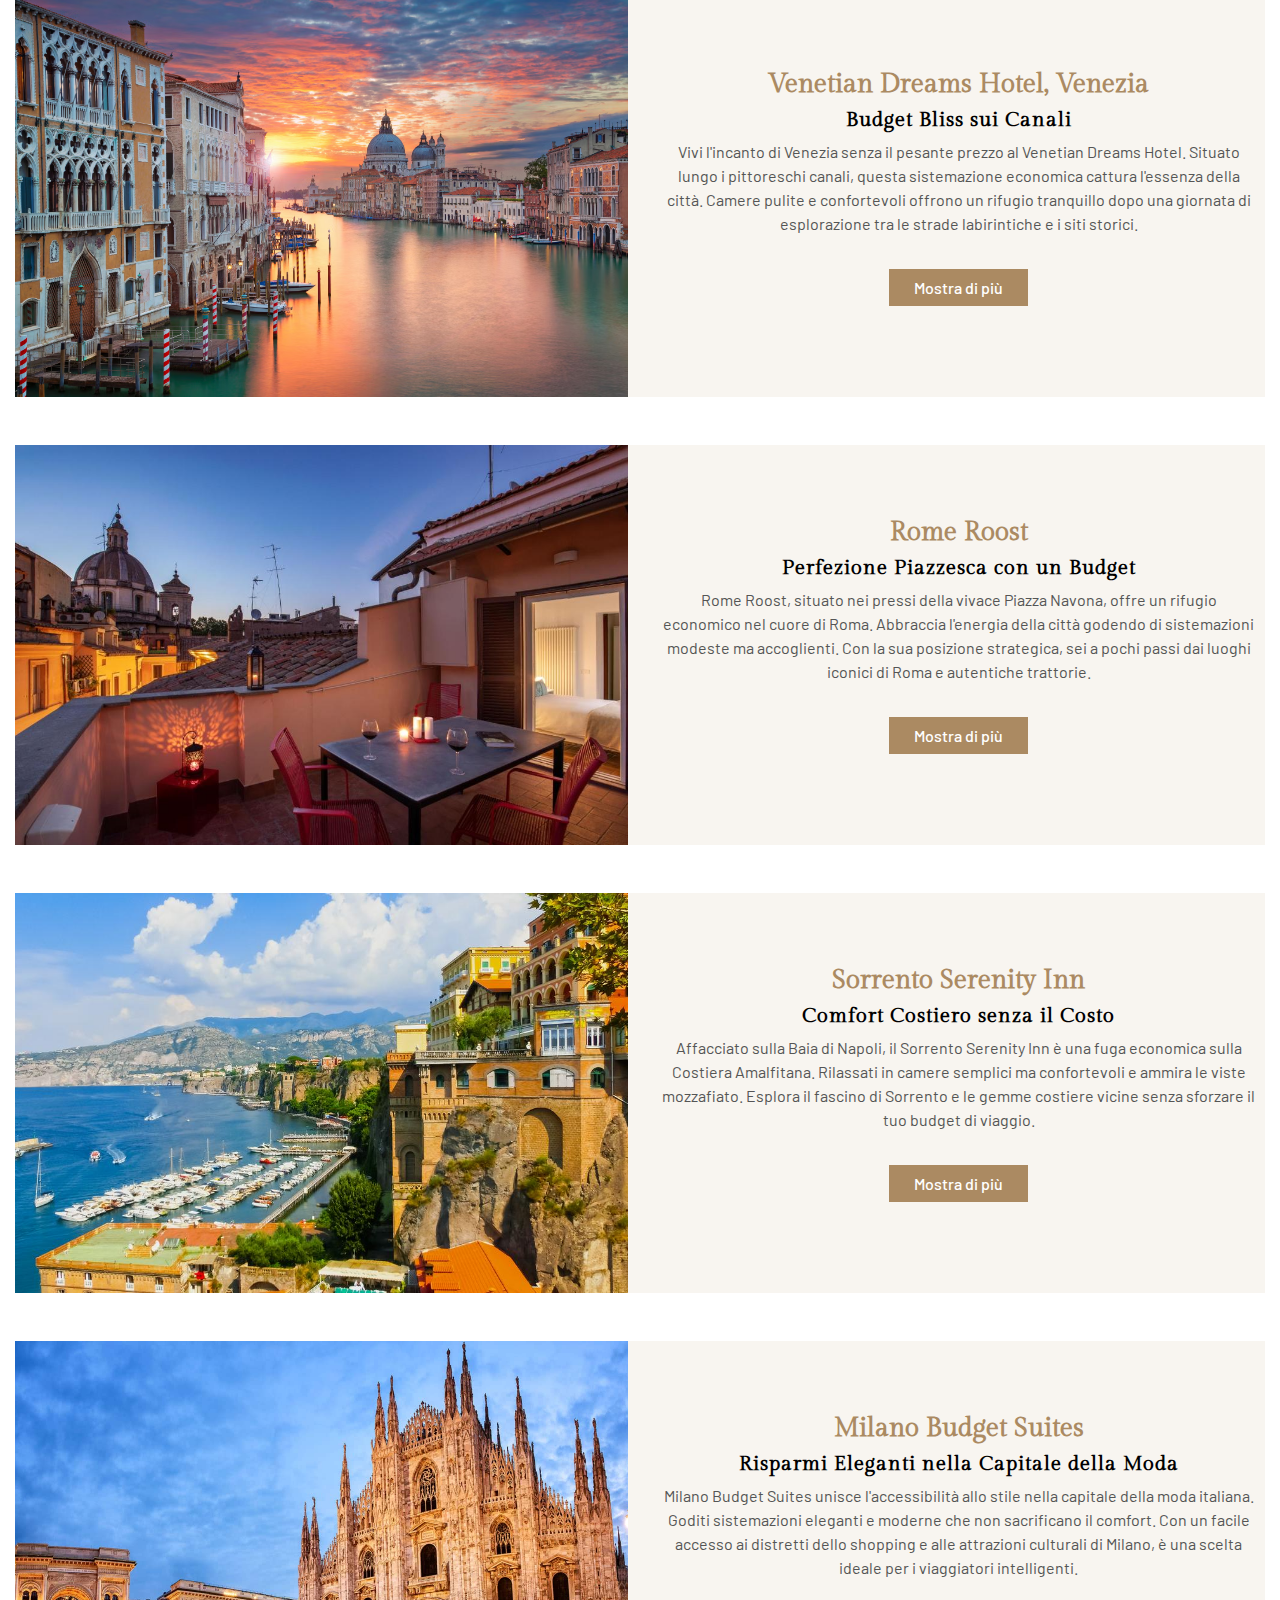
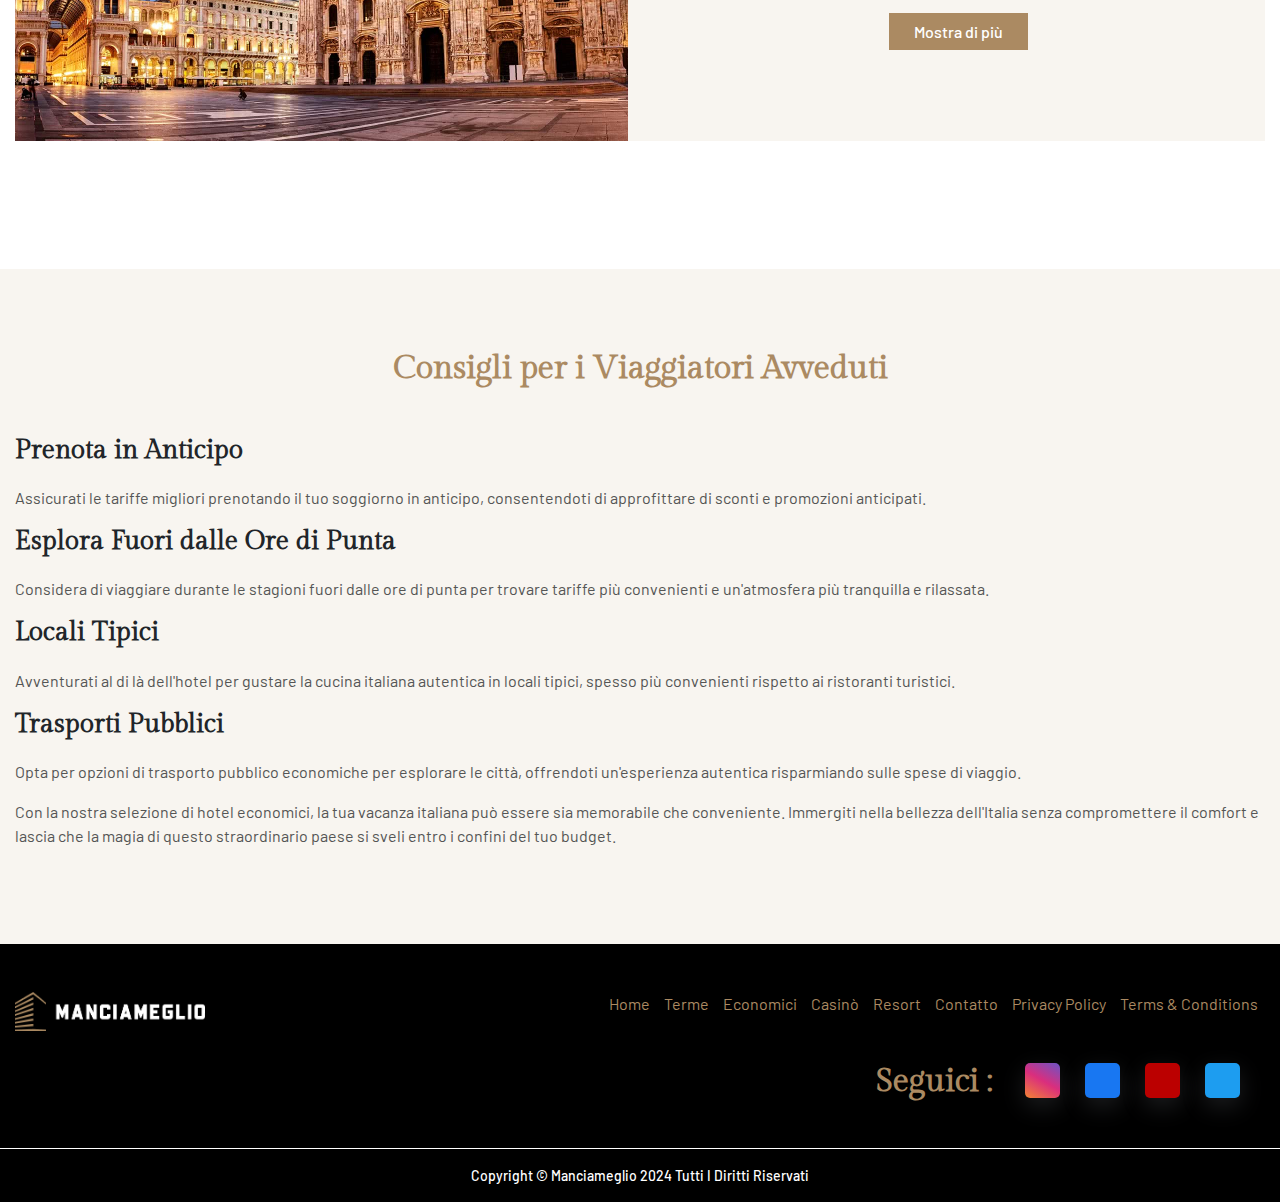
==== commit cca0d60e: "change" ====
--- a/budget.html
+++ b/budget.html
@@ -1,27 +1,26 @@
 <!DOCTYPE html>
-<html lang="is">
+<html lang="it">
 
 <head>
     <meta charset="UTF-8">
     <meta name="viewport" content="width=device-width, initial-scale=1.0">
     <title>Economici</title>
-    <link rel="icon" href="./assets/images/favicon.ico" type="image/x-icon">
+    <link rel="icon" href="./assets/images/fav_icon.png" type="image/x-icon">
     <link rel="stylesheet" href="./assets/css/bootstrap.css">
     <link rel="stylesheet" href="./assets/css/style.css">
     <link rel="stylesheet" href="./assets/css/responsive.css">
-  <!-- font  -->
-  <link rel="stylesheet" href="https://site-assets.fontawesome.com/releases/v6.5.0/css/all.css">
-  <link rel="preconnect" href="https://fonts.googleapis.com">
-  <link rel="preconnect" href="https://fonts.gstatic.com" crossorigin>
-  <link
-      href="https://fonts.googleapis.com/css2?family=Cardo:wght@700&family=Cormorant+Garamond:wght@400;500;600;700&family=Gilda+Display&family=Lora:wght@400;500&family=Montserrat:wght@300;400;500&family=Palanquin+Dark:wght@500;600;700&family=Playfair+Display:wght@500;600;700&family=Raleway:wght@400;500;600;700&family=Roboto:wght@400;500&family=Source+Sans+3:wght@400;500&family=Source+Serif+4:opsz,wght@8..60,400;8..60,500&display=swap"
-      rel="stylesheet">
-
-  <link rel="preconnect" href="https://fonts.googleapis.com">
-  <link rel="preconnect" href="https://fonts.gstatic.com" crossorigin>
-  <link
-      href="https://fonts.googleapis.com/css2?family=Barlow:wght@400;500&family=Cardo:wght@700&family=Cormorant+Garamond:wght@400;500;600;700&family=Gilda+Display&family=Lora:wght@400;500&family=Montserrat:wght@300;400;500&family=Palanquin+Dark:wght@500;600;700&family=Playfair+Display:wght@500;600;700&family=Raleway:wght@400;500;600;700&family=Roboto:wght@400;500&family=Source+Sans+3:wght@400;500&family=Source+Serif+4:opsz,wght@8..60,400;8..60,500&display=swap"
-      rel="stylesheet">
+    <!-- font  -->
+    <link rel="stylesheet" href="https://site-assets.fontawesome.com/releases/v6.5.0/css/all.css">
+    <link rel="preconnect" href="https://fonts.googleapis.com">
+    <link rel="preconnect" href="https://fonts.gstatic.com" crossorigin>
+    <link
+        href="https://fonts.googleapis.com/css2?family=Cardo:wght@700&family=Cormorant+Garamond:wght@400;500;600;700&family=Gilda+Display&family=Lora:wght@400;500&family=Montserrat:wght@300;400;500&family=Palanquin+Dark:wght@500;600;700&family=Playfair+Display:wght@500;600;700&family=Raleway:wght@400;500;600;700&family=Roboto:wght@400;500&family=Source+Sans+3:wght@400;500&family=Source+Serif+4:opsz,wght@8..60,400;8..60,500&display=swap"
+        rel="stylesheet">
+    <link rel="preconnect" href="https://fonts.googleapis.com">
+    <link rel="preconnect" href="https://fonts.gstatic.com" crossorigin>
+    <link
+        href="https://fonts.googleapis.com/css2?family=Barlow:wght@400;500&family=Cardo:wght@700&family=Cormorant+Garamond:wght@400;500;600;700&family=Gilda+Display&family=Lora:wght@400;500&family=Montserrat:wght@300;400;500&family=Palanquin+Dark:wght@500;600;700&family=Playfair+Display:wght@500;600;700&family=Raleway:wght@400;500;600;700&family=Roboto:wght@400;500&family=Source+Sans+3:wght@400;500&family=Source+Serif+4:opsz,wght@8..60,400;8..60,500&display=swap"
+        rel="stylesheet">
 </head>
 
 <body>
@@ -32,7 +31,7 @@
             <div class="nav-header">
                 <div class="nav-title">
                     <a href="./index.html" class="logo"><img src="./assets/images/logon4.png" alt=""
-                        class="img-fluid"></a>
+                            class="img-fluid"></a>
                 </div>
             </div>
             <div class="nav-btn">
@@ -58,14 +57,12 @@
         <div class="container">
             <div class="sub_banner_content text-center">
                 <h1>Hotel Economici</h1>
-                 <h5>
+                <h5>
                     Scopri il Comfort Accessibile in Italia: Sveliamo i Migliori Hotel Economici
-                </h5> 
-            </div>
-        </div>
-    </div>
-
-
+                </h5>
+            </div>
+        </div>
+    </div>
     <div class="after_banner_section section">
         <div class="container">
             <div class="row align-items-center">
@@ -80,9 +77,11 @@
                             pittoresco, i nostri hotel economici offrono la via perfetta per un'autentica esperienza
                             italiana senza compromettere la qualità o i costi. Esplora il fascino sfaccettato
                             dell'Italia godendo della comodità di sistemazioni che danno priorità sia alle tue
-                            considerazioni finanziarie che al tuo desiderio di un soggiorno memorabile.</p>
-                            <p>Abbiamo incluso una vasta selezione di hotel scelti per soddisfare tutte le
-                                preferenze. Scorri verso il basso per suggerimenti di viaggio.</p>
+                            considerazioni finanziarie che al tuo desiderio di un soggiorno memorabile.
+                        </p>
+                        <p>Abbiamo incluso una vasta selezione di hotel scelti per soddisfare tutte le
+                            preferenze. Scorri verso il basso per suggerimenti di viaggio.
+                        </p>
                     </div>
                 </div>
                 <div class="col-lg-6">
@@ -93,17 +92,14 @@
             </div>
         </div>
     </div>
-
-
     <!-- luxury_hotels -->
-
     <div class="luxury_hotels section">
         <div class="container">
             <!-- <div class="row">
-                <div class="col text-center mb-5">
-                    <h2>Bestu hótelin á Íslandi</h2>
-                </div>
-            </div> -->
+               <div class="col text-center mb-5">
+                   <h2>Bestu hótelin á Íslandi</h2>
+               </div>
+               </div> -->
             <div class="luxury_hotels_inner mb-5">
                 <div class="row justify-content-center align-items-center">
                     <div class="col-lg-6">
@@ -111,214 +107,131 @@
                             <a href="https://www.casabellaimmobiliare.it/web/" target="_blank">
                                 <img src="./assets/images/budget1.jpg" alt="" class="img-fluid">
                             </a>
-
-                        </div>
-                    </div>
-                    <div class="col-lg-6">
-
+                        </div>
+                    </div>
+                    <div class="col-lg-6">
                         <div class="content_card text-center">
                             <h3 class="mb-2">Casa Bella Firenze</h3>
-                            <h5 class="mb-2">  Autentico Fascino, Eleganza Frugale</h5>
+                            <h5 class="mb-2"> Autentico Fascino, Eleganza Frugale</h5>
                             <p>Situata nel cuore di Firenze, Casa Bella unisce l'accessibilità al fascino
                                 autentico italiano. Questa gemma economica offre camere accoglienti
                                 adornate da arredi tradizionali. Goditi una posizione centrale che ti permette
-                                di esplorare le icone di Firenze senza compromettere il tuo budget.</p>
-                            <div class="text-center py-4">
-                                <a href="https://www.casabellaimmobiliare.it/web/" class="common_btn" target="_blank">mostra di più</a>
-                            </div>
-                        </div>
-                    </div>
-                </div>
-            </div>
-
-            <div class="luxury_hotels_inner mb-5">
-                <div class="row justify-content-center align-items-center">
-                    <div class="col-lg-6">
-                        <div class="luxhotel_card_further">
-                            <a href="https://www.booking.com/hotel/it/venetian-dream-apartment.en-gb.html?aid=356980&label=gog235jc-1DCAsocUIYdmVuZXRpYW4tZHJlYW0tYXBhcnRtZW50SDNYA2hsiAEBmAEJuAEXyAEM2AED6AEBiAIBqAIDuAKayO6sBsACAdICJDUxZWU4ZTlhLTQxZDgtNDliNi04YzBmLWEyMDI2MGI0OTA3YdgCBOACAQ&sid=8a261efbfaf8c3c6a4c2032cc0954287&dist=0&keep_landing=1&sb_price_type=total&type=total&" target="_blank">
+                                di esplorare le icone di Firenze senza compromettere il tuo budget.
+                            </p>
+                            <div class="text-center py-4">
+                                <a href="https://www.casabellaimmobiliare.it/web/" class="common_btn"
+                                    target="_blank">Mostra di più</a>
+                            </div>
+                        </div>
+                    </div>
+                </div>
+            </div>
+            <div class="luxury_hotels_inner mb-5">
+                <div class="row justify-content-center align-items-center">
+                    <div class="col-lg-6">
+                        <div class="luxhotel_card_further">
+                            <a href="https://www.booking.com/hotel/it/venetian-dream-apartment.en-gb.html?aid=356980&label=gog235jc-1DCAsocUIYdmVuZXRpYW4tZHJlYW0tYXBhcnRtZW50SDNYA2hsiAEBmAEJuAEXyAEM2AED6AEBiAIBqAIDuAKayO6sBsACAdICJDUxZWU4ZTlhLTQxZDgtNDliNi04YzBmLWEyMDI2MGI0OTA3YdgCBOACAQ&sid=8a261efbfaf8c3c6a4c2032cc0954287&dist=0&keep_landing=1&sb_price_type=total&type=total&"
+                                target="_blank">
                                 <img src="./assets/images/budget2.avif" alt="" class="img-fluid">
                             </a>
-
-                        </div>
-                    </div>
-                    <div class="col-lg-6">
-
+                        </div>
+                    </div>
+                    <div class="col-lg-6">
                         <div class="content_card text-center">
                             <h3 class="mb-2">Venetian Dreams Hotel, Venezia</h3>
-                            <h5 class="mb-2">  Budget Bliss sui Canali</h5>
+                            <h5 class="mb-2"> Budget Bliss sui Canali</h5>
                             <p>Vivi l'incanto di Venezia senza il pesante prezzo al Venetian Dreams Hotel.
                                 Situato lungo i pittoreschi canali, questa sistemazione economica cattura
                                 l'essenza della città. Camere pulite e confortevoli offrono un rifugio tranquillo
-                                dopo una giornata di esplorazione tra le strade labirintiche e i siti storici.</p>
-                            <div class="text-center py-4">
-                                <a href="https://www.booking.com/hotel/it/venetian-dream-apartment.en-gb.html?aid=356980&label=gog235jc-1DCAsocUIYdmVuZXRpYW4tZHJlYW0tYXBhcnRtZW50SDNYA2hsiAEBmAEJuAEXyAEM2AED6AEBiAIBqAIDuAKayO6sBsACAdICJDUxZWU4ZTlhLTQxZDgtNDliNi04YzBmLWEyMDI2MGI0OTA3YdgCBOACAQ&sid=8a261efbfaf8c3c6a4c2032cc0954287&dist=0&keep_landing=1&sb_price_type=total&type=total&" class="common_btn"
-                                    target="_blank">mostra di più</a>
-                            </div>
-                        </div>
-                    </div>
-                </div>
-            </div>
-
-            <div class="luxury_hotels_inner mb-5">
-                <div class="row justify-content-center align-items-center">
-                    <div class="col-lg-6">
-                        <div class="luxhotel_card_further">
-                            <a href="https://www.google.com/travel/search?q=budget%20hotels%20in%20rome&g
-                            2lb=2502548%2C2503771%2C2503781%2C4258168%2C4284970%2C42915
-                            17%2C4597339%2C4754388%2C4814050%2C4874190%2C4893075%2C492
-                            4070%2C4965990%2C10208620%2C72277293%2C72298667%2C72302247%
-                            2C72313836%2C72317059%2C72406588%2C72412680%2C72414906%2C72
-                            421566%2C72430562%2C72436632%2C72440517%2C72442338%2C724485
-                            21%2C72458707&hl=en-IE&gl=ie&ssta=1&ts=CAESCAoCCAMKAggDGhwSGhI
-                            UCgcI6A8QARgVEgcI6A8QARgWGAEyAhAAKgcKBToDRVVS&qs=CAEyE0Nnb
-                            0ktTEtVXzZtN21aWVJFQUU4CkIJCU-MbFZdnbr1QgkJf1nsQpOjY0tCCQkcHF
-                            U28LgPOEIJCXgZ5Z_aZSwR&ap=aAG6AQhvdmVydmlldw&ictx=1&sa=X&ved=
-                            0CAAQ5JsGahcKEwjYyaDQ1sODAxUAAAAAHQAAAAAQDQ" target="_blank">
+                                dopo una giornata di esplorazione tra le strade labirintiche e i siti storici.
+                            </p>
+                            <div class="text-center py-4">
+                                <a href="https://www.booking.com/hotel/it/venetian-dream-apartment.en-gb.html?aid=356980&label=gog235jc-1DCAsocUIYdmVuZXRpYW4tZHJlYW0tYXBhcnRtZW50SDNYA2hsiAEBmAEJuAEXyAEM2AED6AEBiAIBqAIDuAKayO6sBsACAdICJDUxZWU4ZTlhLTQxZDgtNDliNi04YzBmLWEyMDI2MGI0OTA3YdgCBOACAQ&sid=8a261efbfaf8c3c6a4c2032cc0954287&dist=0&keep_landing=1&sb_price_type=total&type=total&"
+                                    class="common_btn" target="_blank">Mostra di più</a>
+                            </div>
+                        </div>
+                    </div>
+                </div>
+            </div>
+            <div class="luxury_hotels_inner mb-5">
+                <div class="row justify-content-center align-items-center">
+                    <div class="col-lg-6">
+                        <div class="luxhotel_card_further">
+                            <a href="https://www.google.com/travel/search?q=budget%20hotels%20in%20rome&g2lb=2502548%2C2503771%2C2503781%2C4258168%2C4284970%2C4291517%2C4597339%2C4754388%2C4814050%2C4874190%2C4893075%2C4924070%2C4965990%2C10208620%2C72277293%2C72298667%2C72302247%2C72313836%2C72317059%2C72406588%2C72412680%2C72414906%2C72421566%2C72430562%2C72436632%2C72440517%2C72442338%2C72448521%2C72458707&hl=en-IE&gl=ie&ssta=1&ts=CAESCAoCCAMKAggDGhwSGhIUCgcI6A8QARgVEgcI6A8QARgWGAEyAhAAKgcKBToDRVVS&qs=CAEyE0Nnb0ktTEtVXzZtN21aWVJFQUU4CkIJCU-MbFZdnbr1QgkJf1nsQpOjY0tCCQkcHFU28LgPOEIJCXgZ5Z_aZSwR&ap=aAG6AQhvdmVydmlldw&ictx=1&sa=X&ved=0CAAQ5JsGahcKEwjYyaDQ1sODAxUAAAAAHQAAAAAQDQ"
+                                target="_blank">
                                 <img src="./assets/images/budget3.jpg" alt="" class="img-fluid">
                             </a>
-
-                        </div>
-                    </div>
-                    <div class="col-lg-6">
-
+                        </div>
+                    </div>
+                    <div class="col-lg-6">
                         <div class="content_card text-center">
                             <h3 class="mb-2">Rome Roost</h3>
                             <h5 class="mb-2"> Perfezione Piazzesca con un Budget</h5>
                             <p>Rome Roost, situato nei pressi della vivace Piazza Navona, offre un rifugio
                                 economico nel cuore di Roma. Abbraccia l'energia della città godendo di
                                 sistemazioni modeste ma accoglienti. Con la sua posizione strategica, sei a
-                                pochi passi dai luoghi iconici di Roma e autentiche trattorie.</p>
-                            <div class="text-center py-4">
-                                <a href="https://www.google.com/travel/search?q=budget%20hotels%20in%20rome&g
-                                2lb=2502548%2C2503771%2C2503781%2C4258168%2C4284970%2C42915
-                                17%2C4597339%2C4754388%2C4814050%2C4874190%2C4893075%2C492
-                                4070%2C4965990%2C10208620%2C72277293%2C72298667%2C72302247%
-                                2C72313836%2C72317059%2C72406588%2C72412680%2C72414906%2C72
-                                421566%2C72430562%2C72436632%2C72440517%2C72442338%2C724485
-                                21%2C72458707&hl=en-IE&gl=ie&ssta=1&ts=CAESCAoCCAMKAggDGhwSGhI
-                                UCgcI6A8QARgVEgcI6A8QARgWGAEyAhAAKgcKBToDRVVS&qs=CAEyE0Nnb
-                                0ktTEtVXzZtN21aWVJFQUU4CkIJCU-MbFZdnbr1QgkJf1nsQpOjY0tCCQkcHF
-                                U28LgPOEIJCXgZ5Z_aZSwR&ap=aAG6AQhvdmVydmlldw&ictx=1&sa=X&ved=
-                                0CAAQ5JsGahcKEwjYyaDQ1sODAxUAAAAAHQAAAAAQDQ" class="common_btn" target="_blank">mostra di più</a>
-                            </div>
-                        </div>
-                    </div>
-                </div>
-            </div>
-
-            <div class="luxury_hotels_inner mb-5">
-                <div class="row justify-content-center align-items-center">
-                    <div class="col-lg-6">
-                        <div class="luxhotel_card_further">
-                            <a href="https://fivestar.ie/self-catering/beachfront-oasis/"
-                                target="_blank">
+                                pochi passi dai luoghi iconici di Roma e autentiche trattorie.
+                            </p>
+                            <div class="text-center py-4">
+                                <a href="https://www.google.com/travel/search?q=budget%20hotels%20in%20rome&g2lb=2502548%2C2503771%2C2503781%2C4258168%2C4284970%2C4291517%2C4597339%2C4754388%2C4814050%2C4874190%2C4893075%2C4924070%2C4965990%2C10208620%2C72277293%2C72298667%2C72302247%2C72313836%2C72317059%2C72406588%2C72412680%2C72414906%2C72421566%2C72430562%2C72436632%2C72440517%2C72442338%2C72448521%2C72458707&hl=en-IE&gl=ie&ssta=1&ts=CAESCAoCCAMKAggDGhwSGhIUCgcI6A8QARgVEgcI6A8QARgWGAEyAhAAKgcKBToDRVVS&qs=CAEyE0Nnb0ktTEtVXzZtN21aWVJFQUU4CkIJCU-MbFZdnbr1QgkJf1nsQpOjY0tCCQkcHFU28LgPOEIJCXgZ5Z_aZSwR&ap=aAG6AQhvdmVydmlldw&ictx=1&sa=X&ved=0CAAQ5JsGahcKEwjYyaDQ1sODAxUAAAAAHQAAAAAQDQ" class="common_btn" target="_blank">Mostra di più</a>
+                            </div>
+                        </div>
+                    </div>
+                </div>
+            </div>
+            <div class="luxury_hotels_inner mb-5">
+                <div class="row justify-content-center align-items-center">
+                    <div class="col-lg-6">
+                        <div class="luxhotel_card_further">
+                            <a href="https://fivestar.ie/self-catering/beachfront-oasis/" target="_blank">
                                 <img src="./assets/images/budget4.jpg" alt="" class="img-fluid">
                             </a>
-
-                        </div>
-                    </div>
-                    <div class="col-lg-6">
-
+                        </div>
+                    </div>
+                    <div class="col-lg-6">
                         <div class="content_card text-center">
                             <h3 class="mb-2">Sorrento Serenity Inn</h3>
                             <h5 class="mb-2"> Comfort Costiero senza il Costo</h5>
                             <p>Affacciato sulla Baia di Napoli, il Sorrento Serenity Inn è una fuga economica
                                 sulla Costiera Amalfitana. Rilassati in camere semplici ma confortevoli e
-                                
                                 ammira le viste mozzafiato. Esplora il fascino di Sorrento e le gemme costiere
-                                vicine senza sforzare il tuo budget di viaggio.</p>
-                            <div class="text-center py-4">
-                                <a href="https://fivestar.ie/self-catering/beachfront-oasis/"
-                                    class="common_btn" target="_blank">mostra di più</a>
-                            </div>
-                        </div>
-                    </div>
-                </div>
-            </div>
-
-            <div class="luxury_hotels_inner mb-5">
-                <div class="row justify-content-center align-items-center">
-                    <div class="col-lg-6">
-                        <div class="luxhotel_card_further">
-                            <a href="https://www.googleadservices.com/pagead/aclk?sa=L&ai=C9Ik27ZyWZarRFoC3wu
-                            IPgJyI4A-JicbRccH20PrmD8GO7AYIABABILlUKAJg9Yrsg4wPoAHw0ZryA8gBAakC
-                            AOykQQJhsj7IA9ggqgRjT9Dl684GaWt1iUujCrzVAXnewY3hpnjvPJ5h9sVnRzRy4Dd
-                            Vz1wUe_R3QTfoYKUWHHVmRPOEjuR4gn1SBaN23m6iYkUvPfvEwxDa_aPt_tp-VUFi
-                            ZBYZ0rJDN2_KNnSX691DwATFmaGv7wOABZBOiAWbyYPgPaAGZoAH243LngOIB
-                            wGQBwGoB-u4sQKoB6a-G6gHvK2xAqgHuauxAqgH6LWxAqgHuZqxAqgH89EbqAfu
-                            0huoB_-csQKoB8rcG6gHkq-xAqgHu6SxAqgHkqaxAqgH2KaxAqgH3rWxAqgH26qx
-                            AqgH0KqxAqgH3LCxAqgH6rGxAqgHqrixAqgHlLixAqgH7LixAqgHvrexAqgHs7uxAq
-                            AIgMI9sAgB0gglEAIyBIPggA46CMLhgICAgAQCQgEESNHs8ypQCVjq-5Pg1sODA5o
-                            JKWh0dHBzOi8vd3d3Lm5oLWhvdGVscy5jb20vZW4vaG90ZWxzL21pbGFusQms-EJ
-                            y3bOFXrkJHyoWIwPxGx_4CQHgCwGqDAIIAdoMCAoDILQBEgEC6AwGqg0CSUXIDQ
-                            GCFBAIARIMaG90ZWwgbWlsYW5viBQIyBSDxd_EkaD57CLQFQGYFgH4FgGAFwGSF
-                            wkSBwgBEAMYnwO6FwI4AeAXAw&gclid=Cj0KCQiAy9msBhD0ARIsANbk0A8Ufy0B
-                            X92YIA4BJ6pBzbhEJY1q7RllL-OZQjVZEhOtRNo4Y1ER_zkaAkOEEALw_wcB&ved=2
-                            ahUKEwjHlIzg1sODAxXNSUEAHYEIAygQ0Qx6BAgJEAE&nis=2&cid=CAASFORok8j7
-                            iKult0Ojk52tarXIUQYC&dblrd=1&sival=AF15MEDy3CnToXlgBCtoPjwLPm26KuUhW
-                            NYGvwFE0wzNQwRJGA-zKL2Yqqcyh3RozkOvDG1KB9RYY-_nfsEK5YVpZEqcEoMFl
-                            KZBRxGmSFo_pKa1H7QTZbyitcdppzNvD9346nYsYeBzKeemdR1RxV6pXANOU3YL
-                            7aWua3VJKP6ni1ogkeExCtM&sig=AOD64_2PtkwZMKWag9QtsoIxPv-Ovzpv5Q&ad
-                            url=https://ad.doubleclick.net/searchads/link/click%3Flid%3D43700077168390085
-                            %26ds_s_kwgid%3D58700007730849395%26ds_a_cid%3D875294590%26ds_a_cai
-                            d%3D16575947931%26ds_a_agid%3D132974660805%26ds_a_fiid%3D%26ds_a_lid
-                            %3Dkwd-14354241%26ds_a_extid%3D%26%26ds_e_adid%3D588949319893%26ds
-                            _e_matchtype%3Dsearch%26ds_e_device%3Dc%26ds_e_network%3Dg%26%26ds_u
-                            rl_v%3D2%26ds_dest_url%3Dhttps://www.nh-hotels.com/en/hotels/milan%3Fcampi
-                            d%3D8435708%26gclsrc%3Daw.ds%26gad_source%3D1" target="_blank">
+                                vicine senza sforzare il tuo budget di viaggio.
+                            </p>
+                            <div class="text-center py-4">
+                                <a href="https://fivestar.ie/self-catering/beachfront-oasis/" class="common_btn"
+                                    target="_blank">Mostra di più</a>
+                            </div>
+                        </div>
+                    </div>
+                </div>
+            </div>
+            <div class="luxury_hotels_inner mb-5">
+                <div class="row justify-content-center align-items-center">
+                    <div class="col-lg-6">
+                        <div class="luxhotel_card_further">
+                            <a href="https://www.googleadservices.com/pagead/aclk?sa=L&ai=[base64]&gclid=Cj0KCQiAy9msBhD0ARIsANbk0A8Ufy0BX92YIA4BJ6pBzbhEJY1q7RllL-OZQjVZEhOtRNo4Y1ER_zkaAkOEEALw_wcB&ved=2ahUKEwjHlIzg1sODAxXNSUEAHYEIAygQ0Qx6BAgJEAE&nis=2&cid=CAASFORok8j7iKult0Ojk52tarXIUQYC&dblrd=1&sival=AF15MEDy3CnToXlgBCtoPjwLPm26KuUhWNYGvwFE0wzNQwRJGA-zKL2Yqqcyh3RozkOvDG1KB9RYY-_nfsEK5YVpZEqcEoMFlKZBRxGmSFo_pKa1H7QTZbyitcdppzNvD9346nYsYeBzKeemdR1RxV6pXANOU3YL7aWua3VJKP6ni1ogkeExCtM&sig=AOD64_2PtkwZMKWag9QtsoIxPv-Ovzpv5Q&adurl=https://ad.doubleclick.net/searchads/link/click%3Flid%3D43700077168390085%26ds_s_kwgid%3D58700007730849395%26ds_a_cid%3D875294590%26ds_a_caid%3D16575947931%26ds_a_agid%3D132974660805%26ds_a_fiid%3D%26ds_a_lid%3Dkwd-14354241%26ds_a_extid%3D%26%26ds_e_adid%3D588949319893%26ds_e_matchtype%3Dsearch%26ds_e_device%3Dc%26ds_e_network%3Dg%26%26ds_url_v%3D2%26ds_dest_url%3Dhttps://www.nh-hotels.com/en/hotels/milan%3Fcampid%3D8435708%26gclsrc%3Daw.ds%26gad_source%3D1" target="_blank">
                                 <img src="./assets/images/budget5.jpg" alt="" class="img-fluid">
                             </a>
-
-                        </div>
-                    </div>
-                    <div class="col-lg-6">
-
+                        </div>
+                    </div>
+                    <div class="col-lg-6">
                         <div class="content_card text-center">
                             <h3 class="mb-2">Milano Budget Suites</h3>
-                            <h5 class="mb-2">  Risparmi Eleganti nella Capitale della Moda</h5>
+                            <h5 class="mb-2"> Risparmi Eleganti nella Capitale della Moda</h5>
                             <p>Milano Budget Suites unisce l'accessibilità allo stile nella capitale della moda
                                 italiana. Goditi sistemazioni eleganti e moderne che non sacrificano il
                                 comfort. Con un facile accesso ai distretti dello shopping e alle attrazioni
                                 culturali di Milano, è una scelta ideale per i viaggiatori intelligenti.
                             </p>
                             <div class="text-center py-4">
-                                <a href="https://www.googleadservices.com/pagead/aclk?sa=L&ai=C9Ik27ZyWZarRFoC3wu
-                                IPgJyI4A-JicbRccH20PrmD8GO7AYIABABILlUKAJg9Yrsg4wPoAHw0ZryA8gBAakC
-                                AOykQQJhsj7IA9ggqgRjT9Dl684GaWt1iUujCrzVAXnewY3hpnjvPJ5h9sVnRzRy4Dd
-                                Vz1wUe_R3QTfoYKUWHHVmRPOEjuR4gn1SBaN23m6iYkUvPfvEwxDa_aPt_tp-VUFi
-                                ZBYZ0rJDN2_KNnSX691DwATFmaGv7wOABZBOiAWbyYPgPaAGZoAH243LngOIB
-                                wGQBwGoB-u4sQKoB6a-G6gHvK2xAqgHuauxAqgH6LWxAqgHuZqxAqgH89EbqAfu
-                                0huoB_-csQKoB8rcG6gHkq-xAqgHu6SxAqgHkqaxAqgH2KaxAqgH3rWxAqgH26qx
-                                AqgH0KqxAqgH3LCxAqgH6rGxAqgHqrixAqgHlLixAqgH7LixAqgHvrexAqgHs7uxAq
-                                AIgMI9sAgB0gglEAIyBIPggA46CMLhgICAgAQCQgEESNHs8ypQCVjq-5Pg1sODA5o
-                                JKWh0dHBzOi8vd3d3Lm5oLWhvdGVscy5jb20vZW4vaG90ZWxzL21pbGFusQms-EJ
-                                y3bOFXrkJHyoWIwPxGx_4CQHgCwGqDAIIAdoMCAoDILQBEgEC6AwGqg0CSUXIDQ
-                                GCFBAIARIMaG90ZWwgbWlsYW5viBQIyBSDxd_EkaD57CLQFQGYFgH4FgGAFwGSF
-                                wkSBwgBEAMYnwO6FwI4AeAXAw&gclid=Cj0KCQiAy9msBhD0ARIsANbk0A8Ufy0B
-                                X92YIA4BJ6pBzbhEJY1q7RllL-OZQjVZEhOtRNo4Y1ER_zkaAkOEEALw_wcB&ved=2
-                                ahUKEwjHlIzg1sODAxXNSUEAHYEIAygQ0Qx6BAgJEAE&nis=2&cid=CAASFORok8j7
-                                iKult0Ojk52tarXIUQYC&dblrd=1&sival=AF15MEDy3CnToXlgBCtoPjwLPm26KuUhW
-                                NYGvwFE0wzNQwRJGA-zKL2Yqqcyh3RozkOvDG1KB9RYY-_nfsEK5YVpZEqcEoMFl
-                                KZBRxGmSFo_pKa1H7QTZbyitcdppzNvD9346nYsYeBzKeemdR1RxV6pXANOU3YL
-                                7aWua3VJKP6ni1ogkeExCtM&sig=AOD64_2PtkwZMKWag9QtsoIxPv-Ovzpv5Q&ad
-                                url=https://ad.doubleclick.net/searchads/link/click%3Flid%3D43700077168390085
-                                %26ds_s_kwgid%3D58700007730849395%26ds_a_cid%3D875294590%26ds_a_cai
-                                d%3D16575947931%26ds_a_agid%3D132974660805%26ds_a_fiid%3D%26ds_a_lid
-                                %3Dkwd-14354241%26ds_a_extid%3D%26%26ds_e_adid%3D588949319893%26ds
-                                _e_matchtype%3Dsearch%26ds_e_device%3Dc%26ds_e_network%3Dg%26%26ds_u
-                                rl_v%3D2%26ds_dest_url%3Dhttps://www.nh-hotels.com/en/hotels/milan%3Fcampi
-                                d%3D8435708%26gclsrc%3Daw.ds%26gad_source%3D1" class="common_btn" target="_blank">mostra di più</a>
-                            </div>
-                        </div>
-                    </div>
-                </div>
-            </div>
-
-        </div>
-    </div>
-
-
-
+                                <a href="https://www.googleadservices.com/pagead/aclk?sa=L&ai=[base64]&gclid=Cj0KCQiAy9msBhD0ARIsANbk0A8Ufy0BX92YIA4BJ6pBzbhEJY1q7RllL-OZQjVZEhOtRNo4Y1ER_zkaAkOEEALw_wcB&ved=2ahUKEwjHlIzg1sODAxXNSUEAHYEIAygQ0Qx6BAgJEAE&nis=2&cid=CAASFORok8j7iKult0Ojk52tarXIUQYC&dblrd=1&sival=AF15MEDy3CnToXlgBCtoPjwLPm26KuUhWNYGvwFE0wzNQwRJGA-zKL2Yqqcyh3RozkOvDG1KB9RYY-_nfsEK5YVpZEqcEoMFlKZBRxGmSFo_pKa1H7QTZbyitcdppzNvD9346nYsYeBzKeemdR1RxV6pXANOU3YL7aWua3VJKP6ni1ogkeExCtM&sig=AOD64_2PtkwZMKWag9QtsoIxPv-Ovzpv5Q&adurl=https://ad.doubleclick.net/searchads/link/click%3Flid%3D43700077168390085%26ds_s_kwgid%3D58700007730849395%26ds_a_cid%3D875294590%26ds_a_caid%3D16575947931%26ds_a_agid%3D132974660805%26ds_a_fiid%3D%26ds_a_lid%3Dkwd-14354241%26ds_a_extid%3D%26%26ds_e_adid%3D588949319893%26ds_e_matchtype%3Dsearch%26ds_e_device%3Dc%26ds_e_network%3Dg%26%26ds_url_v%3D2%26ds_dest_url%3Dhttps://www.nh-hotels.com/en/hotels/milan%3Fcampid%3D8435708%26gclsrc%3Daw.ds%26gad_source%3D1" class="common_btn" target="_blank">Mostra di più</a>
+                            </div>
+                        </div>
+                    </div>
+                </div>
+            </div>
+        </div>
+    </div>
     <!-- bottom_text_section -->
     <div class="bottom_text_section section">
         <div class="container">
@@ -328,34 +241,37 @@
                     <div class="bottom_text_tips mb-3">
                         <h3>Prenota in Anticipo</h3>
                         <p>Assicurati le tariffe migliori prenotando il tuo soggiorno in
-                            anticipo, consentendoti di approfittare di sconti e promozioni anticipati.</p>
-                    </div>     
+                            anticipo, consentendoti di approfittare di sconti e promozioni anticipati.
+                        </p>
+                    </div>
                     <div class="bottom_text_tips mb-3">
                         <h3>Esplora Fuori dalle Ore di Punta</h3>
                         <p>Considera di viaggiare durante le stagioni fuori dalle
                             ore di punta per trovare tariffe più convenienti e un'atmosfera più tranquilla e
-                            rilassata.</p>
-                    </div>  
+                            rilassata.
+                        </p>
+                    </div>
                     <div class="bottom_text_tips mb-3">
                         <h3>Locali Tipici</h3>
                         <p>Avventurati al di là dell'hotel per gustare la cucina italiana autentica in
-                            locali tipici, spesso più convenienti rispetto ai ristoranti turistici.</p>
-                    </div>  
+                            locali tipici, spesso più convenienti rispetto ai ristoranti turistici.
+                        </p>
+                    </div>
                     <div class="bottom_text_tips mb-3">
                         <h3>Trasporti Pubblici</h3>
                         <p>Opta per opzioni di trasporto pubblico economiche per esplorare
-                            le città, offrendoti un'esperienza autentica risparmiando sulle spese di viaggio.</p>
-
-                            <p>Con la nostra selezione di hotel economici, la tua vacanza italiana può essere sia
-                                memorabile che conveniente. Immergiti nella bellezza dell'Italia senza
-                                compromettere il comfort e lascia che la magia di questo straordinario paese si sveli
-                                entro i confini del tuo budget.</p>
-                    </div>         
-                </div>
-            </div>
-        </div>
-    </div>
-
+                            le città, offrendoti un'esperienza autentica risparmiando sulle spese di viaggio.
+                        </p>
+                        <p>Con la nostra selezione di hotel economici, la tua vacanza italiana può essere sia
+                            memorabile che conveniente. Immergiti nella bellezza dell'Italia senza
+                            compromettere il comfort e lascia che la magia di questo straordinario paese si sveli
+                            entro i confini del tuo budget.
+                        </p>
+                    </div>
+                </div>
+            </div>
+        </div>
+    </div>
     <footer class="py-5">
         <div class="container">
             <div class="top_footer">
@@ -363,7 +279,7 @@
                     <div class="col-12 col-xl-3">
                         <div class="footer_left">
                             <a href="./index.html" class="logo"><img src="./assets/images/logon4.png" alt=""
-                                class="img-fluid"></a>
+                                    class="img-fluid"></a>
                         </div>
                     </div>
                     <div class="col-12 col-xl-9">
@@ -406,11 +322,9 @@
             </div>
         </div>
     </div>
-
     <script src="https://code.jquery.com/jquery-3.7.1.min.js"
         integrity="sha256-/JqT3SQfawRcv/BIHPThkBvs0OEvtFFmqPF/lYI/Cxo=" crossorigin="anonymous"></script>
     <script src="./assets/js/bootstrap.bundle.js"></script>
-
 </body>
 
 </html>--- a/assets/css/style.css
+++ b/assets/css/style.css
@@ -46,9 +46,8 @@
 	color: #555555;
 }
 
-.page_home_banner  img
-{
-	height: 700px!important;
+.page_home_banner img {
+	height: 700px !important;
 }
 
 .section {
@@ -66,9 +65,9 @@
 }
 
 a.common_btn:hover {
-    border: 1px solid var(--main-color);
-    color: var(--main-color);
-    background: transparent;
+	border: 1px solid var(--main-color);
+	color: var(--main-color);
+	background: transparent;
 }
 
 .container {
@@ -111,7 +110,7 @@
 	text-decoration: none;
 	cursor: pointer;
 	font-weight: 500;
-    color: #fff;
+	color: #fff;
 	transition: all 0.5s;
 }
 
@@ -157,7 +156,7 @@
 
 .sub_banner img {
 	width: 100%;
-	height: 600px;
+	height: 500px;
 	object-fit: cover;
 }
 
@@ -284,9 +283,9 @@
 
 .footer_right ul {
 	display: flex;
-    padding-top: 10px;
-    list-style: none;
-    margin-bottom: 0;
+	padding-top: 0px;
+	list-style: none;
+	margin-bottom: 0;
 }
 
 .footer_right ul li {
@@ -361,14 +360,14 @@
 }
 
 .why_choose_card {
-    color: #000;
-    text-align: center;
-    height: 100%;
-    padding: 25px 15px;
-    border: 1px solid rgb(255 255 255 / 75%);
-    border-radius: 5px;
-    box-shadow: rgba(100, 100, 111, 0.2) 0px 7px 29px 0px;
-    background: #fff;
+	color: #000;
+	text-align: center;
+	height: 100%;
+	padding: 25px 15px;
+	border: 1px solid rgb(255 255 255 / 75%);
+	border-radius: 5px;
+	box-shadow: rgba(100, 100, 111, 0.2) 0px 7px 29px 0px;
+	background: #fff;
 }
 
 .why_choose_card:hover h3 {
@@ -385,15 +384,16 @@
 }
 
 .why_choose::before {
-    top: 0;
-    position: absolute;
-    content: '';
-    height: 100%;
-    width: 100%;
-    background-color:var(--bg-light);
-    z-index: -1;
-    border-top: 1px solid #ab8a62;
-}
+	top: 0;
+	position: absolute;
+	content: '';
+	height: 100%;
+	width: 100%;
+	background-color: var(--bg-light);
+	z-index: -1;
+	border-top: 1px solid #ab8a62;
+}
+
 .luxhotel_card img {
 	width: 100%;
 	min-height: 490px;
@@ -407,9 +407,9 @@
 
 
 .luxhotel_card_further img {
-    height: 400px;
-    object-fit: cover;
-    width: 100%;
+	height: 400px;
+	object-fit: cover;
+	width: 100%;
 }
 
 .content_card {
@@ -435,17 +435,17 @@
 .content_card ul {
 	text-align: start;
 	display: flex;
-    justify-content: space-between;
+	justify-content: space-between;
 }
 
 input.form-control.sub_btn {
-    width: 200px;
-    padding: 10px;
-    background-color: var(--main-color);
-    color: #fff;
-    border: 1px solid transparent;
-    transition: all 0.5s;
-    font-weight: 500;
+	width: 200px;
+	padding: 10px;
+	background-color: var(--main-color);
+	color: #fff;
+	border: 1px solid transparent;
+	transition: all 0.5s;
+	font-weight: 500;
 }
 
 input.form-control.sub_btn:hover {
@@ -462,70 +462,103 @@
 }
 
 
-
 .footer_left a img {
-    max-width: 190px;
+	max-width: 190px;
 }
 
 .after_banner_section.section {
-    background: #f8f5f0;
-}
-.luxury_hotels_inner img{
-transition: all 0.5s;
-}
-.luxury_hotels_inner img:hover{
+	background: #f8f5f0;
+}
+
+.luxury_hotels_inner img {
+	transition: all 0.5s;
+}
+
+.luxury_hotels_inner img:hover {
 	filter: grayscale(1);
-	}
-
-	.right_side_first {
-		background:#f8f5f0;
-		padding: 40px;
-		border-radius: 5px;
-	}
-	.contact_us.section {
-		border-top: 1px solid #21bddd61;
-	}
-	.sub_banner_content h1, h5 {
-		letter-spacing: 1px;
-		color: #ffff;
-	}
-	.right_side_ab img {
-		border-radius: 10px;
-	}
-	.index_luxury_hotel  .luxury_hotels_inner {
-		background: #f8f5f0;
-	}
-
-	.index_page_button {
-		position: absolute;
-		bottom: 0;
-		margin: 0 auto;
-		left: 0;
-		right: 0;
-		background: #0000008a;
-	}
-
-	.luxury_hotels_inner {
-		background:var(--bg-light);
-	}
-	.luxury_hotels_inner h3 {
-		color: var(--main-color);
-	}
-	.luxury_hotels_inner h5 {
-		color: #000;
-	}
-
-	.why_choose_card p {
-		color: #000;
-	}
-
-	.about_us.section {
-		background: #f8f5f0;
-	}
-	.about_us.section  a {
-		background: #aa8a63;
-		color: #fff;
-	}
-	.about_us.section h5 {
-		color: #000;
-	}+}
+
+.right_side_first {
+	background: #f8f5f0;
+	padding: 40px;
+	border-radius: 5px;
+}
+
+.contact_us.section {
+	border-top: 1px solid #21bddd61;
+}
+
+.sub_banner_content h1,
+h5 {
+	letter-spacing: 1px;
+	color: #ffff;
+}
+
+.right_side_ab img {
+	border-radius: 10px;
+}
+
+.index_luxury_hotel .luxury_hotels_inner {
+	background: #f8f5f0;
+}
+
+.index_page_button {
+	position: absolute;
+	bottom: 0;
+	margin: 0 auto;
+	left: 0;
+	right: 0;
+	background: #0000008a;
+}
+
+.luxury_hotels_inner {
+	background: var(--bg-light);
+}
+
+.luxury_hotels_inner h3 {
+	color: var(--main-color);
+}
+
+.luxury_hotels_inner h5 {
+	color: #000;
+}
+
+.why_choose_card p {
+	color: #000;
+}
+
+.about_us.section {
+	background: #f8f5f0;
+}
+
+.about_us.section a {
+	background: #aa8a63;
+	color: #fff;
+}
+
+.about_us.section h5 {
+	color: #000;
+}
+.footer_right ul li a {
+    display: flex;
+    align-items: center;
+    justify-content: center;
+	width: 35px;
+    height: 35px;
+    text-decoration: none;
+    border-radius: 5px;
+    box-shadow: rgba(149, 157, 165, 0.2) 0px 8px 24px;
+	color: #fff;
+}
+.footer_right ul li:first-child a{
+    background: linear-gradient(30deg,#f38334,#da2e7d 50%,#6b54c6);
+}
+.footer_right ul li:nth-child(2) a{
+    background-color: #1877f2;
+}
+.footer_right ul li:nth-child(3) a{
+    background-color: #b00;
+}
+.footer_right ul li:nth-child(4) a{
+background-color: #1d9df0;
+}--- a/assets/css/responsive.css
+++ b/assets/css/responsive.css
@@ -53,7 +53,7 @@
 		display: inline-block;
 		position: absolute;
 		right: 15px;
-		top: 25px;
+		top: 10px;
 		padding-top: 0.2rem;
 		z-index: 2;
 	}
@@ -70,7 +70,7 @@
 		display: block;
 		width: 25px;
 		height: 10px;
-		border-top: 2px solid #21bddd;
+		border-top: 2px solid #ab8a62;
 		filter: invert(1);
 	}
 
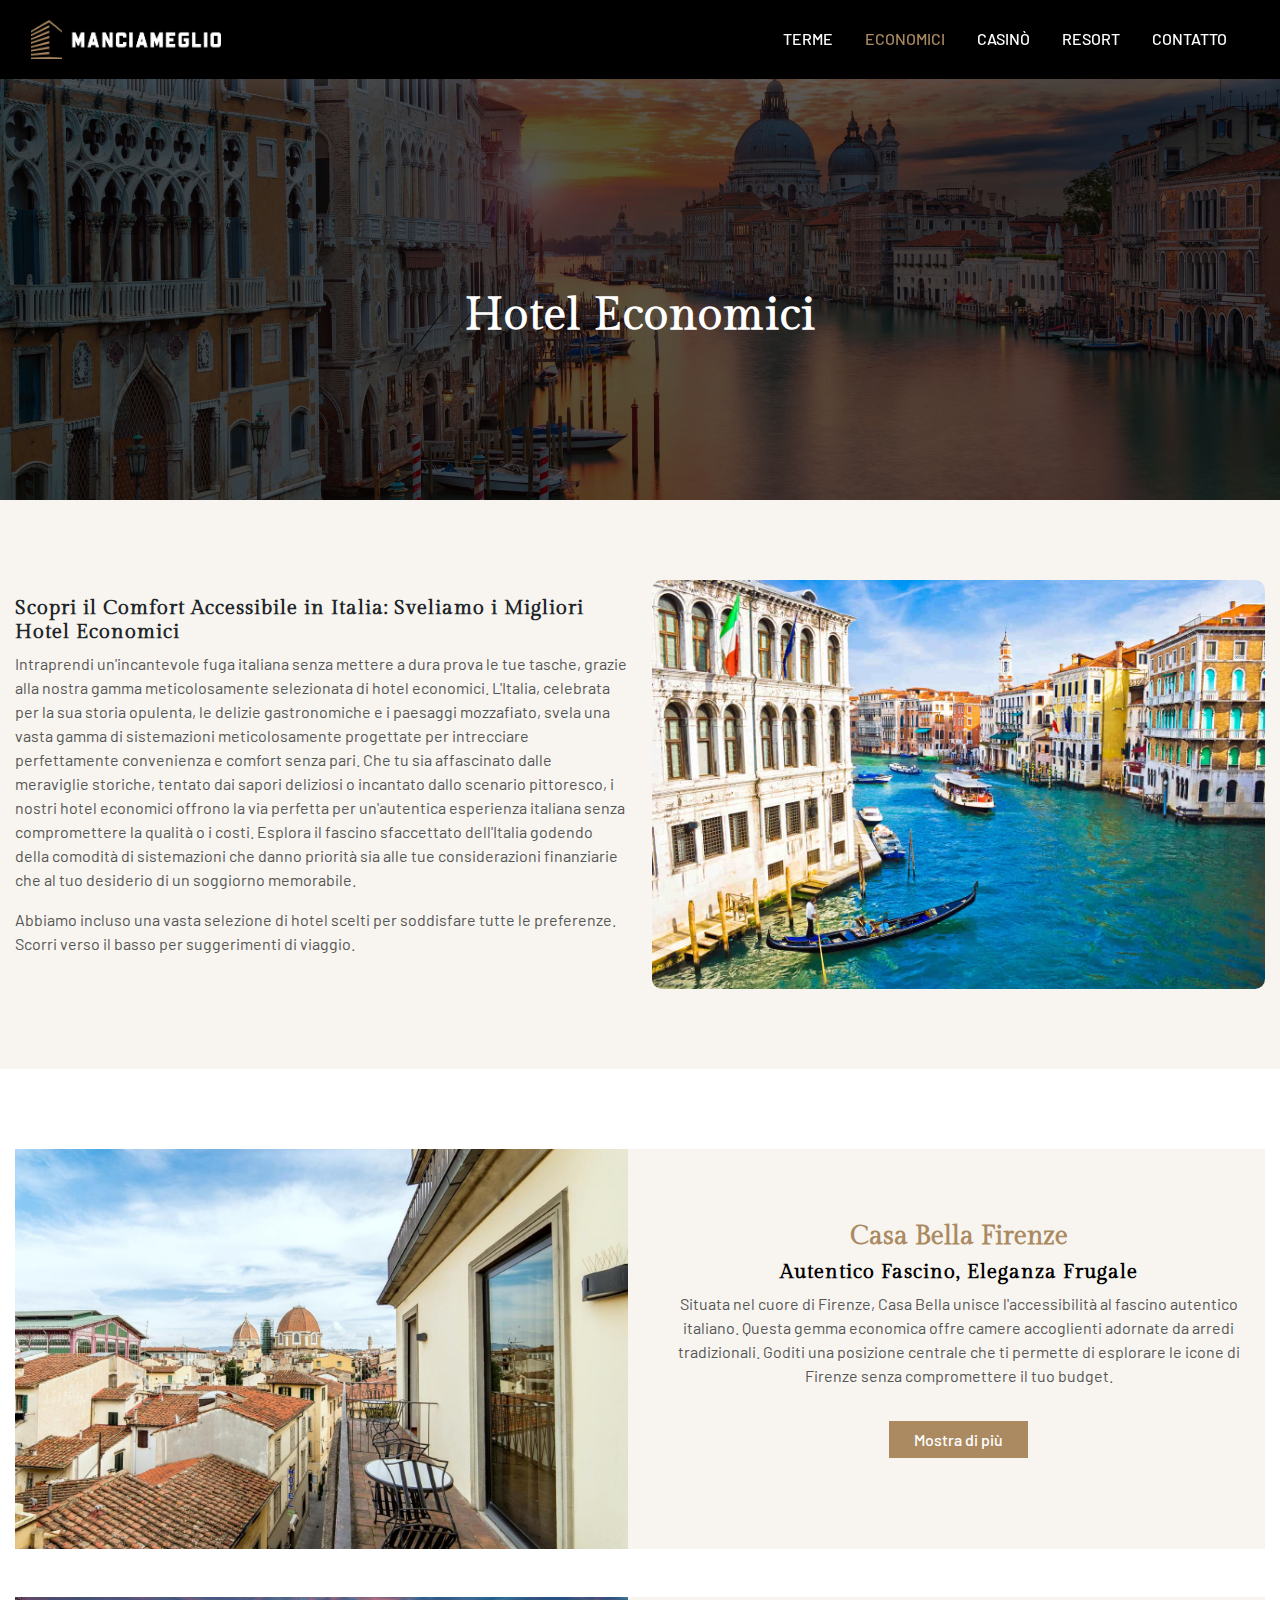
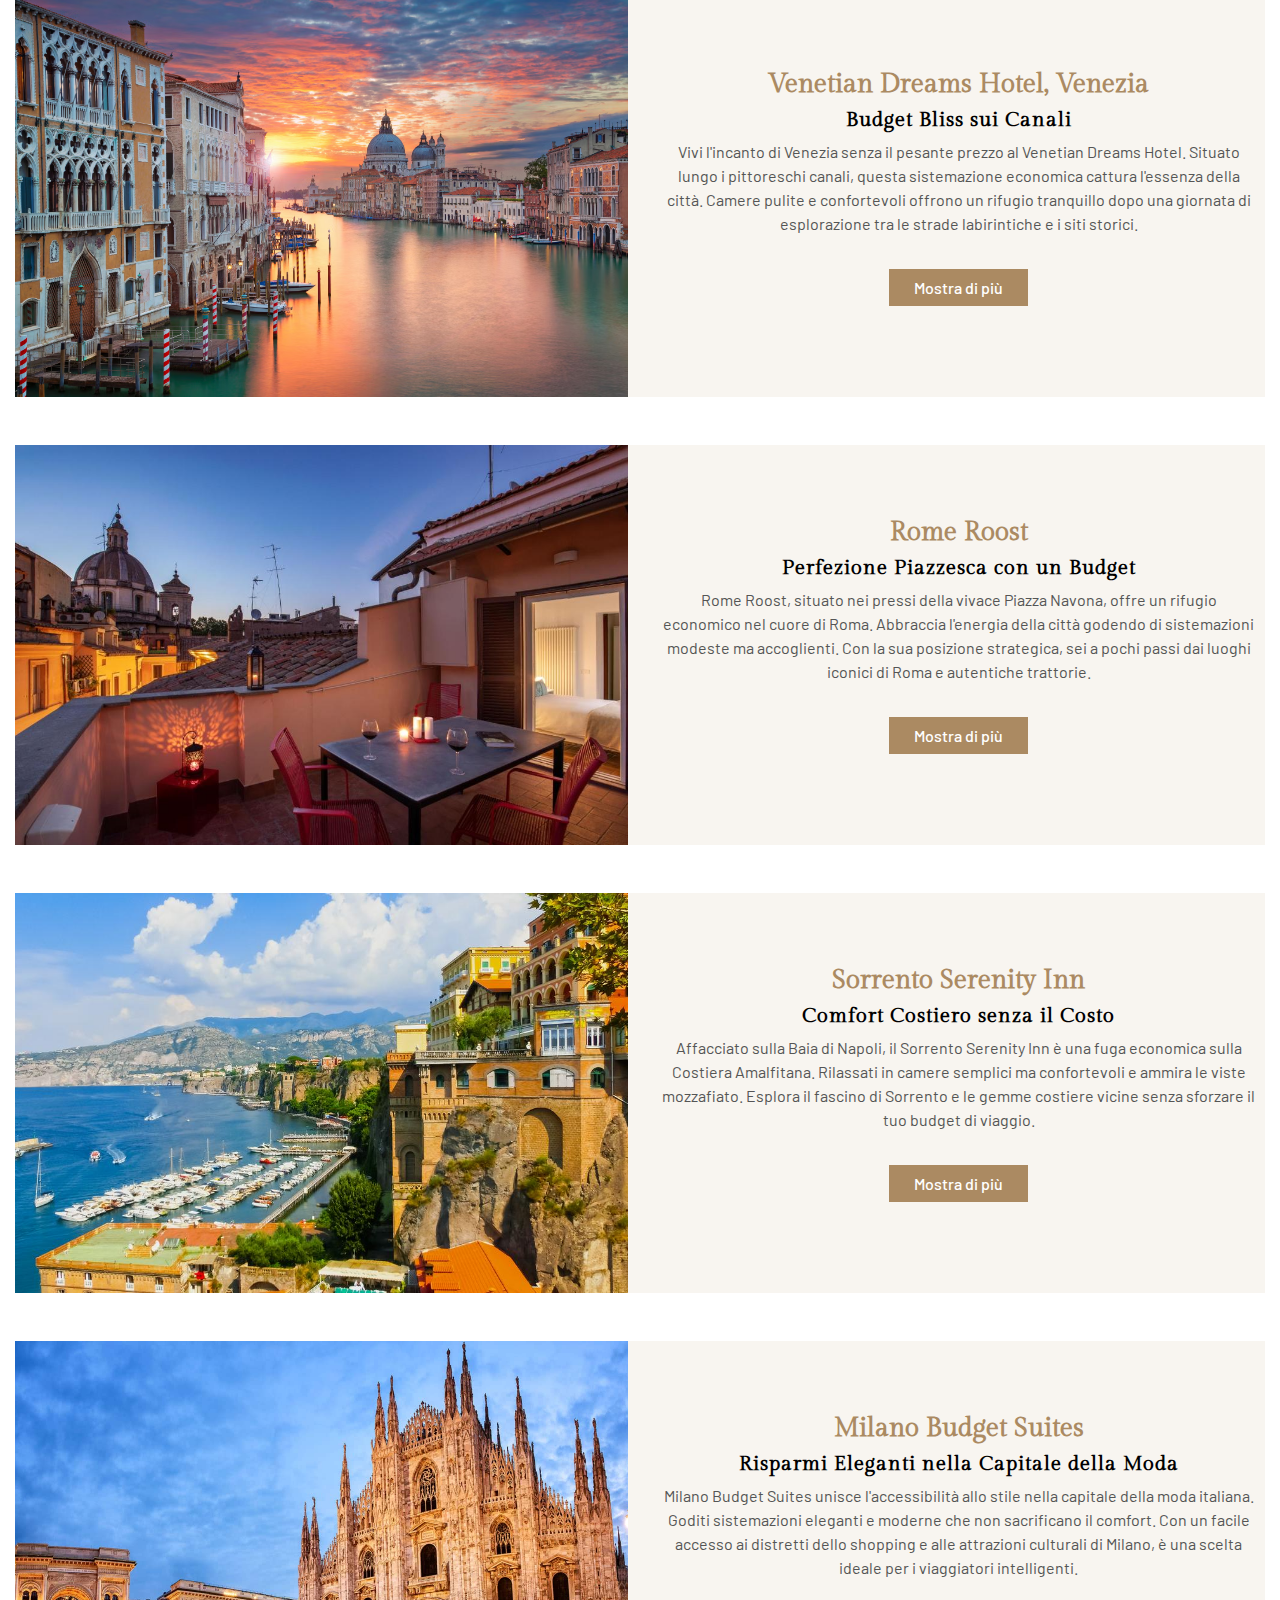
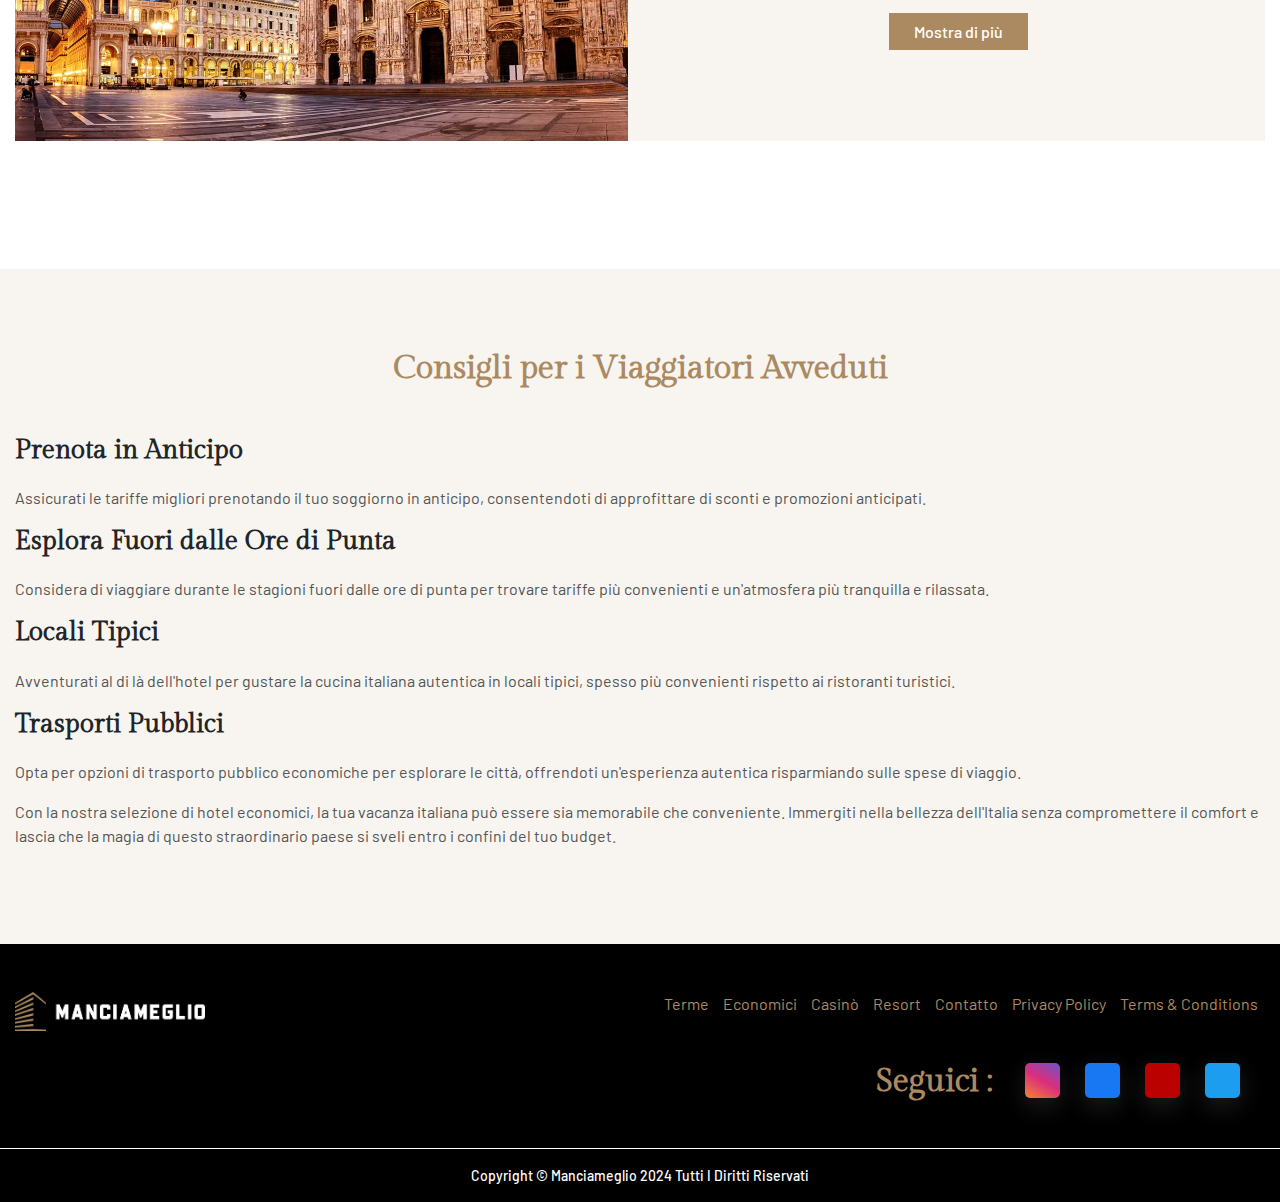
==== commit 36f6fc21: "change" ====
--- a/budget.html
+++ b/budget.html
@@ -42,7 +42,7 @@
                 </label>
             </div>
             <ul class="nav-list">
-                <li><a href="./index.html">Home</a></li>
+                <!-- <li><a href="./index.html">Home</a></li> -->
                 <li><a href="./spa.html">Terme</a></li>
                 <li><a href="./budget.html" class="active">Economici</a></li>
                 <li><a href="./casino.html">Casinò</a></li>
@@ -57,9 +57,7 @@
         <div class="container">
             <div class="sub_banner_content text-center">
                 <h1>Hotel Economici</h1>
-                <h5>
-                    Scopri il Comfort Accessibile in Italia: Sveliamo i Migliori Hotel Economici
-                </h5>
+              
             </div>
         </div>
     </div>
@@ -68,6 +66,9 @@
             <div class="row align-items-center">
                 <div class="col-lg-6">
                     <div class="left_side_ab">
+                        <h5 class="text-dark">
+                            Scopri il Comfort Accessibile in Italia: Sveliamo i Migliori Hotel Economici
+                        </h5>
                         <p>Intraprendi un'incantevole fuga italiana senza mettere a dura prova le tue tasche,
                             grazie alla nostra gamma meticolosamente selezionata di hotel economici. L'Italia,
                             celebrata per la sua storia opulenta, le delizie gastronomiche e i paesaggi
@@ -285,7 +286,7 @@
                     <div class="col-12 col-xl-9">
                         <div class="footer_left footer_right_ul">
                             <ul>
-                                <li><a href="./index.html">Home</a></li>
+                                <!-- <li><a href="./index.html">Home</a></li> -->
                                 <li><a href="./spa.html">Terme</a></li>
                                 <li><a href="./budget.html">Economici</a></li>
                                 <li><a href="./casino.html">Casinò</a></li>
--- a/assets/css/style.css
+++ b/assets/css/style.css
@@ -1,4 +1,4 @@
-html,
+
 body,
 #banner {
 	margin: 0;
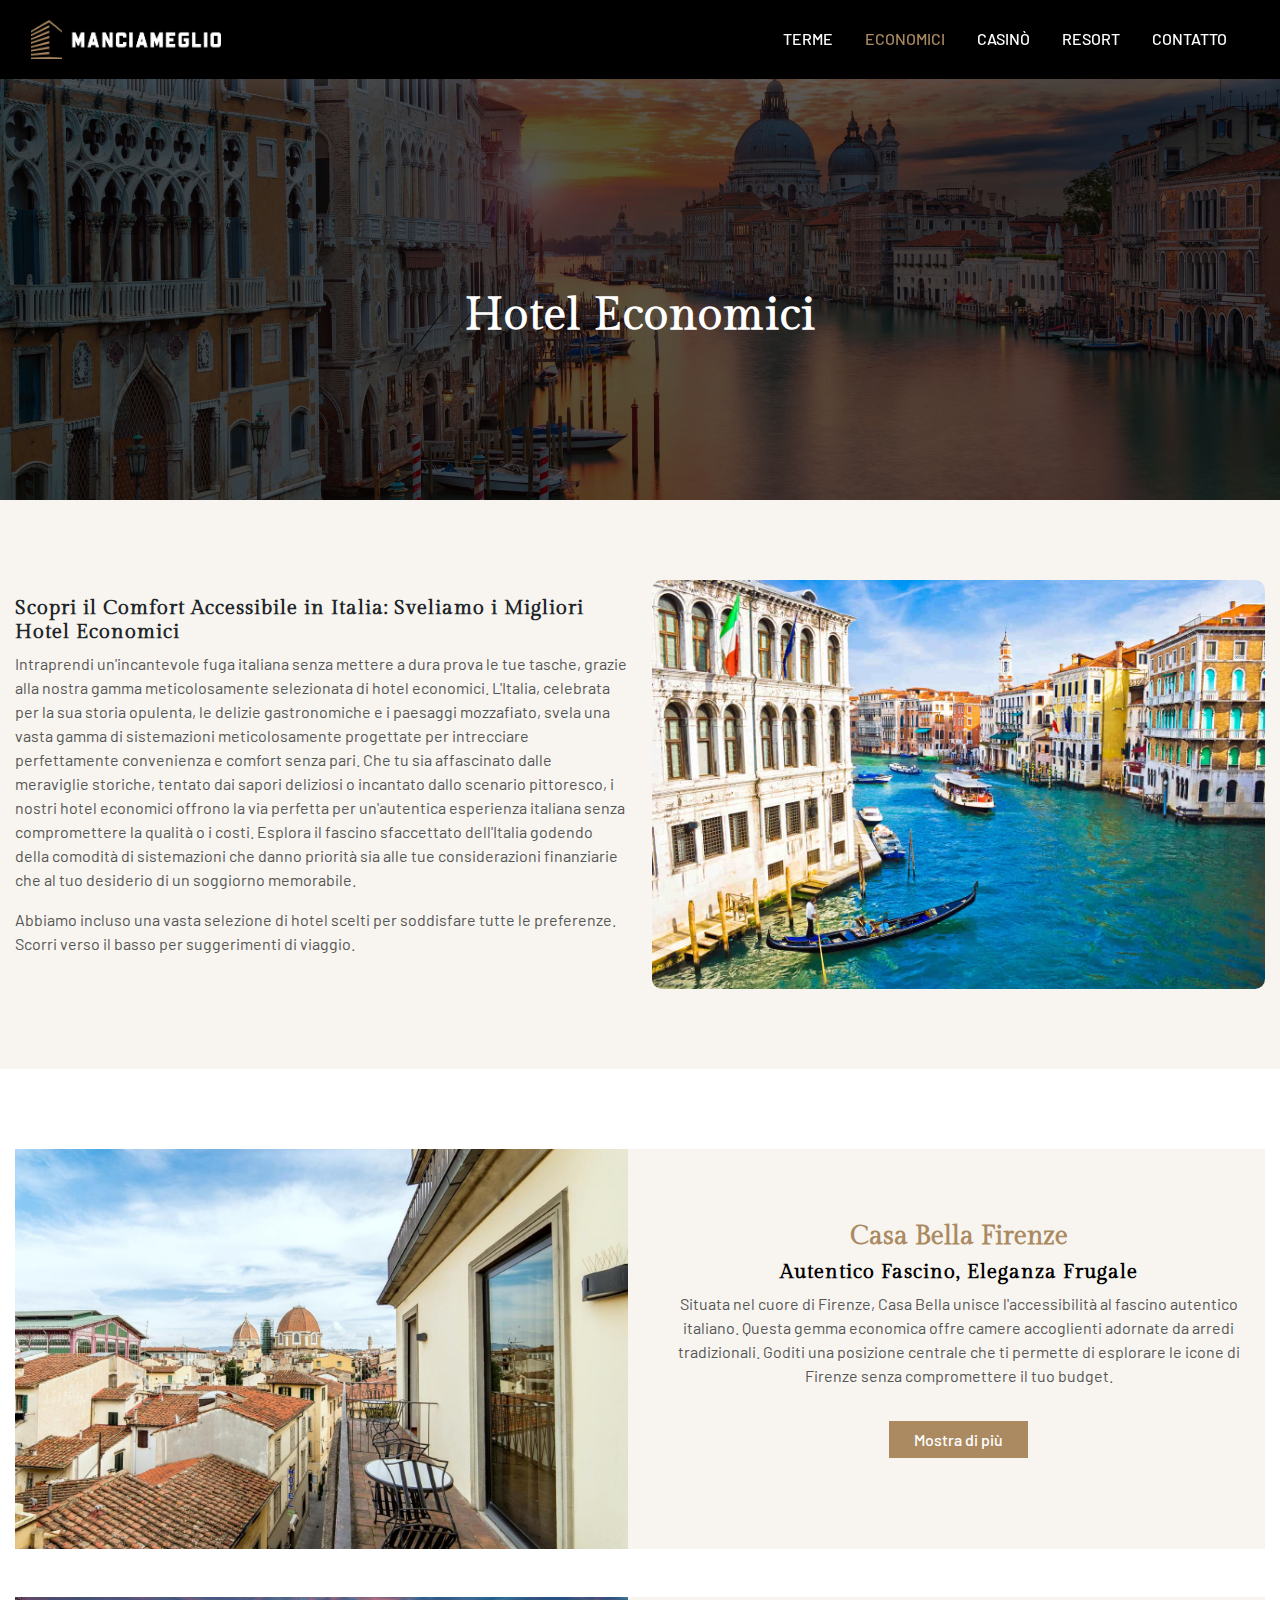
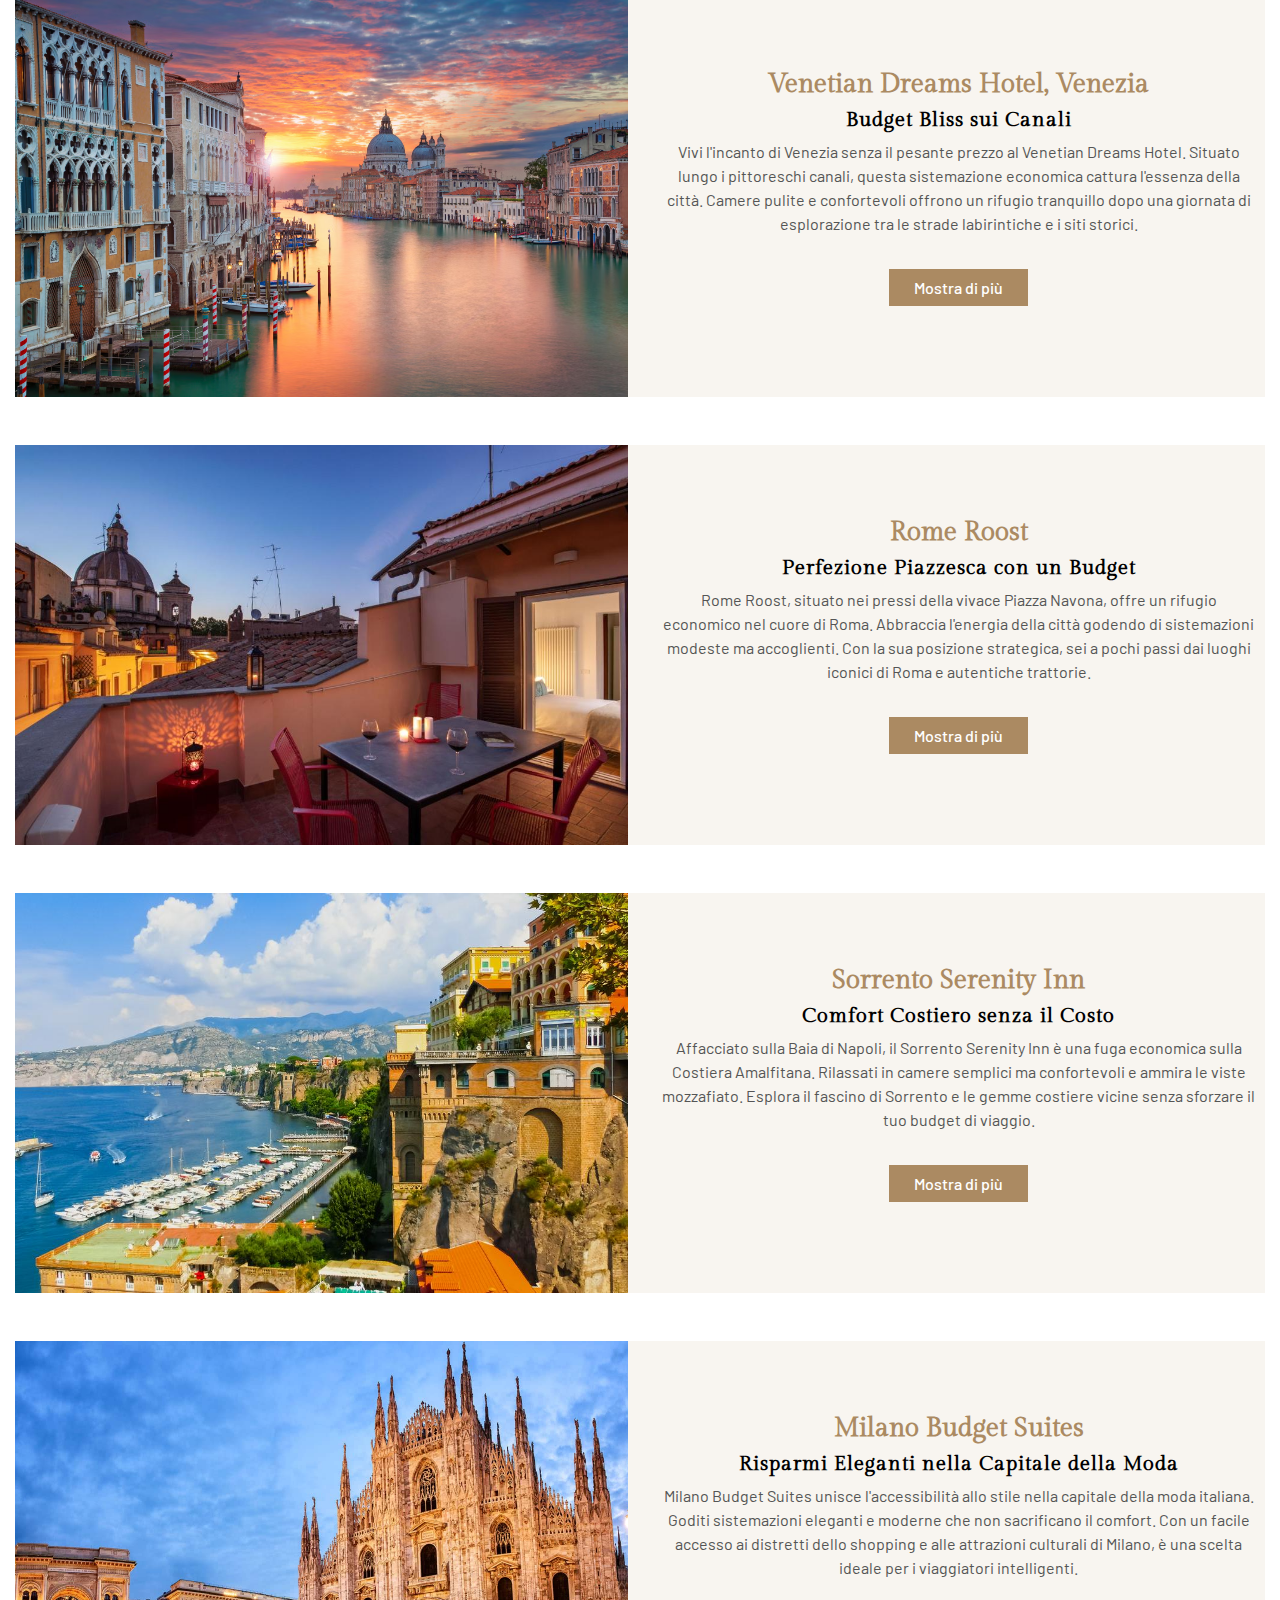
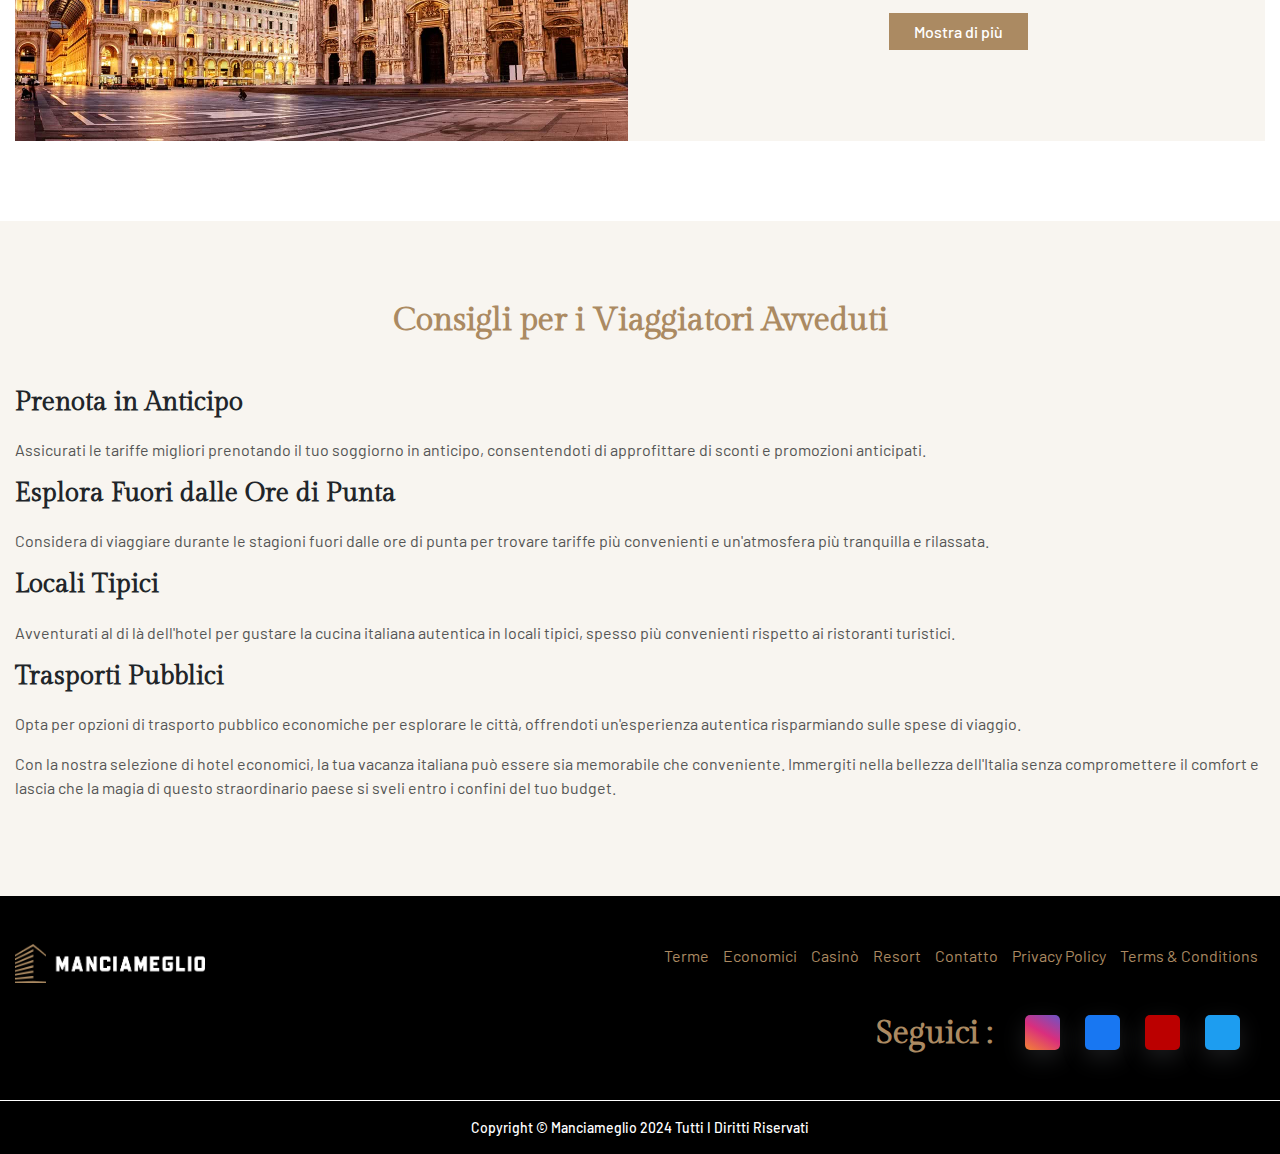
==== commit 567f35d9: "change" ====
--- a/budget.html
+++ b/budget.html
@@ -206,7 +206,7 @@
                     </div>
                 </div>
             </div>
-            <div class="luxury_hotels_inner mb-5">
+            <div class="luxury_hotels_inner">
                 <div class="row justify-content-center align-items-center">
                     <div class="col-lg-6">
                         <div class="luxhotel_card_further">
--- a/assets/css/style.css
+++ b/assets/css/style.css
@@ -206,7 +206,7 @@
 }
 
 .luxhotel_card {
-	margin-bottom: 30px;
+
 	transition: all 0.5s;
 	text-align: center;
 	box-shadow: rgba(100, 100, 111, 0.2) 0px 7px 29px 0px;
--- a/assets/css/responsive.css
+++ b/assets/css/responsive.css
@@ -53,7 +53,7 @@
 		display: inline-block;
 		position: absolute;
 		right: 15px;
-		top: 10px;
+	    top: 11px;
 		padding-top: 0.2rem;
 		z-index: 2;
 	}
